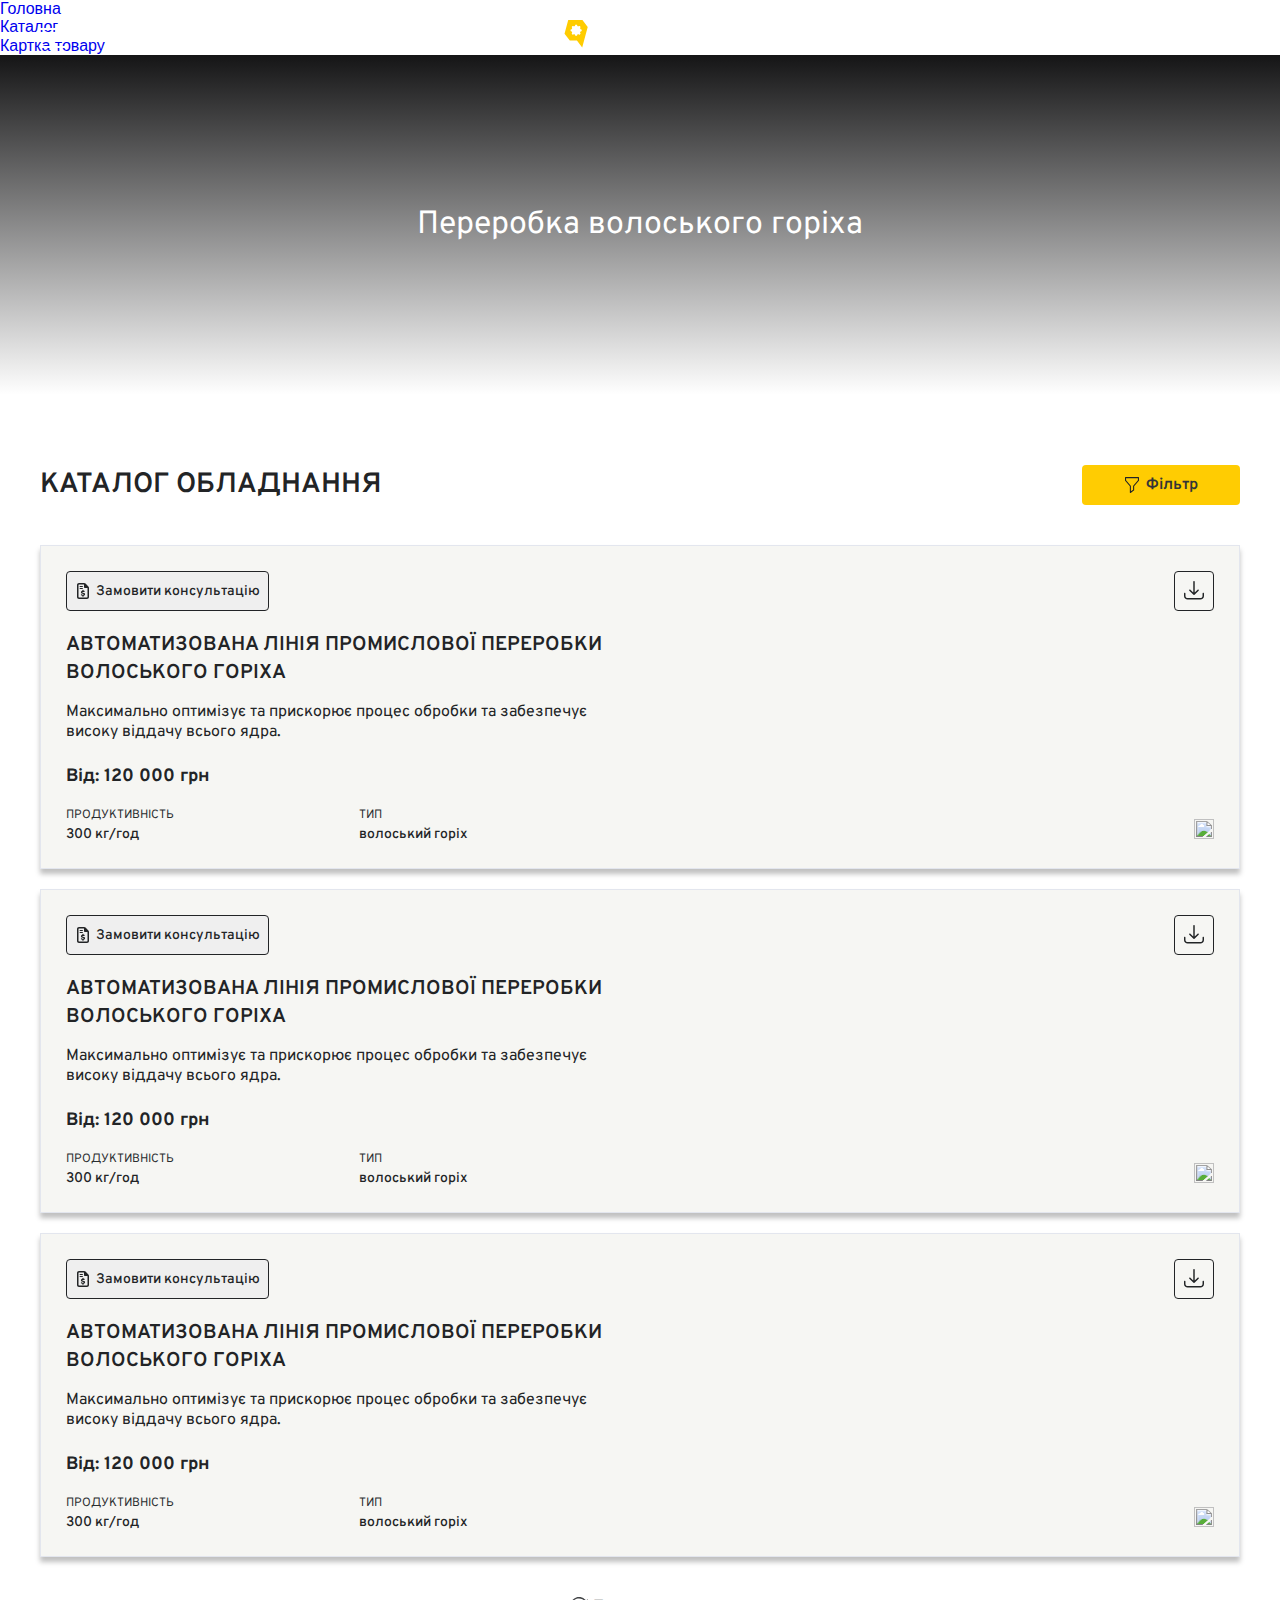
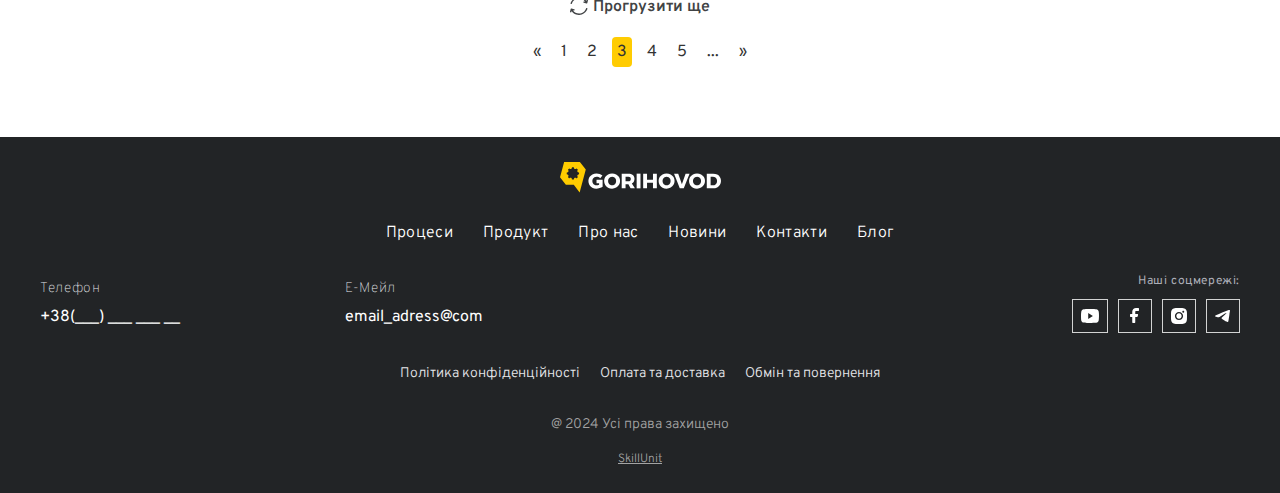
==== catalog.html @ f6ff09e3 "ds" ====
<!DOCTYPE html>
<html lang="ru">

<head>
  <meta charset="UTF-8">
  <title>Gorihovod</title>
  <meta name="viewport" content="width=device-width, initial-scale=1.0, maximum-scale=1.0">
  <meta name="cmsmagazine" content="5a7189a28fb3dc68238dbdb44c9ea99c">
  <link rel="icon" type="image/png" sizes="16x16" href="../img/favicon.png">

  <link rel="stylesheet" href="css/animate.min.css" data-inprogress="">
  <link rel="stylesheet" href="css/style.min.css" data-inprogress="">

</head>

<body>
  <!-- Header -->
  <ul>
    <li>
        <a href="index.html">Головна</a>
    </li>
    <li>
        <a href="catalog.html">Каталог</a>
    </li>
    <li>
        <a href="product-card.html">Картка товару</a>
    </li>
</ul>

<header class="header">
    <div class="container">
        <div class="header_wrapper">
            <div class="header_burger">
                <span></span>
            </div>
            <nav>
                <ul class="header_navigation">
                    <li>
                        <span>Товари</span>
                        <ul class="header_submenu">
                            <li class="subitem">
                                <a href="#">Test</a>
                            </li>
                            <li class="subitem">
                                <a href="#">Test</a>
                            </li>
                            <li class="subitem">
                                <a href="#">Test</a>
                            </li>
                            <li class="subitem">
                                <a href="#">Test</a>
                            </li>
                            <li class="subitem">
                                <a href="#">Test</a>
                            </li>
                        </ul>
                    </li>
                    <li>
                        <a href="#">Про нас</a>
                    </li>
                    <li>
                        <a href="#">Контакти</a>
                    </li>
                    <li>
                        <a href="#">Новини</a>
                    </li>
                    <li>
                        <a href="#">Блог</a>
                    </li>
                    <li>
                        <a href="#">FAQ</a>
                    </li>
                </ul>
            </nav>
            <a href="#" class="header_logo">
                <img src="img/logo.svg" alt="">
            </a>
            <div class="header_action">
                <ul class="header_mobile">
                    <a href="#" class="nobile">+38(0 99) 123 45 67</a>
                </ul>
                <div class="header_language">
                    <span class="language_item">UK</span>
                    <ul class="sub_language">
                        <li>
                            <a href="#">RU</a>
                        </li>
                        <li>
                            <a href="#">ENG</a>
                        </li>
                    </ul>
                </div>
            </div>
        </div>
    </div>
</header>

  <!-- Основной контент -->
  <section class="section_main" style="background: url('img/popular-products.jpeg') center center/cover no-repeat;">
    <div class="container">
        <h1 class="title title">Переробка волоського горіха</h1>
    </div>
</section>
  <section class="catalog_items">
    <div class="container">
        <div class="catalog_title">
            <h2 class="title title_pages">Каталог обладнання</h2>
            <button class="btn btn_filter">Фільтр</button>
        </div>
        <div class="catalog_wrapper">
            <div class="filter">
                <div class="radio-group">
                    <div class="filter_title">
                        <p>Фільтр</p>
                        <span class="filter_close"></span>
                    </div>
                    <label class="checkbox-option">
                        <input type="checkbox" name="process" value="harvesting" checked="">
                        <span>Збирання врожаю</span>
                    </label>
                    <label class="checkbox-option">
                        <input type="checkbox" name="process" value="washing">
                        <span>Миття</span>
                    </label>
                    <label class="checkbox-option">
                        <input type="checkbox" name="process" value="drying">
                        <span>Сушіння</span>
                    </label>
                    <label class="checkbox-option">
                        <input type="checkbox" name="process" value="calibration">
                        <span>Калібрування</span>
                    </label>
                    <label class="checkbox-option">
                        <input type="checkbox" name="process" value="shelling">
                        <span>Лущення</span>
                    </label>
                    <label class="checkbox-option">
                        <input type="checkbox" name="process" value="sorting">
                        <span>Сортування</span>
                    </label>
                    <label class="checkbox-option">
                        <input type="checkbox" name="process" value="processLine1">
                        <span>Лінії процесу</span>
                    </label>
                    <label class="checkbox-option">
                        <input type="checkbox" name="process" value="processLine2">
                        <span>Лінії Процесу</span>
                    </label>
                    <button class="btn btn_submitFilter">Примінити</button>
                </div>

            </div>
            <div class="products_items">
                <ul class="items">
                    <li class="swiper-slide">
                        <div class="slide_title">
                            <button class="slide_btn">Замовити консультацію</button>
                            <a href="#" class="slide_download">
                                <img src="img/download.svg" alt="">
                            </a>
                        </div>
                        <div class="slide_content">
                            <div class="slide_content-descr">
                                <h4 class="descr_title">Автоматизована лінія промислової переробки волоського горіха
                                </h4>
                                <p class="descr_subtitle">Максимально оптимізує та прискорює процес обробки та
                                    забезпечує
                                    високу віддачу всього ядра.</p>
                                <span class="descr_price">Від: 120 000 грн </span>
                                <div class="descr_characteristics">
                                    <div class="characteristics_item">
                                        <span>продуктивність</span>
                                        <p>300 кг/год</p>
                                    </div>
                                    <div class="characteristics_item">
                                        <span>Тип</span>
                                        <p>Волоський горіх</p>
                                    </div>
                                </div>
                            </div>
                            <div class="slide_content-img">
                                <img src="img/slider_item.png" alt="">
                            </div>
                        </div>
                    </li>
                    <li class="swiper-slide">
                        <div class="slide_title">
                            <button class="slide_btn">Замовити консультацію</button>
                            <a href="#" class="slide_download">
                                <img src="img/download.svg" alt="">
                            </a>
                        </div>
                        <div class="slide_content">
                            <div class="slide_content-descr">
                                <h4 class="descr_title">Автоматизована лінія промислової переробки волоського горіха
                                </h4>
                                <p class="descr_subtitle">Максимально оптимізує та прискорює процес обробки та
                                    забезпечує
                                    високу віддачу всього ядра.</p>
                                <span class="descr_price">Від: 120 000 грн </span>
                                <div class="descr_characteristics">
                                    <div class="characteristics_item">
                                        <span>продуктивність</span>
                                        <p>300 кг/год</p>
                                    </div>
                                    <div class="characteristics_item">
                                        <span>Тип</span>
                                        <p>Волоський горіх</p>
                                    </div>
                                </div>
                            </div>
                            <div class="slide_content-img">
                                <img src="img/slider_item.png" alt="">
                            </div>
                        </div>
                    </li>
                    <li class="swiper-slide">
                        <div class="slide_title">
                            <button class="slide_btn">Замовити консультацію</button>
                            <a href="#" class="slide_download">
                                <img src="img/download.svg" alt="">
                            </a>
                        </div>
                        <div class="slide_content">
                            <div class="slide_content-descr">
                                <h4 class="descr_title">Автоматизована лінія промислової переробки волоського горіха
                                </h4>
                                <p class="descr_subtitle">Максимально оптимізує та прискорює процес обробки та
                                    забезпечує
                                    високу віддачу всього ядра.</p>
                                <span class="descr_price">Від: 120 000 грн </span>
                                <div class="descr_characteristics">
                                    <div class="characteristics_item">
                                        <span>продуктивність</span>
                                        <p>300 кг/год</p>
                                    </div>
                                    <div class="characteristics_item">
                                        <span>Тип</span>
                                        <p>Волоський горіх</p>
                                    </div>
                                </div>
                            </div>
                            <div class="slide_content-img">
                                <img src="img/slider_item.png" alt="">
                            </div>
                        </div>
                    </li>
                </ul>
                <nav class="pagination" aria-label="Page navigation">
                    <button class="btn_more">Прогрузити ще</button>
                    <ul>
                        <li class="page-item first-page">
                            <a href="#" aria-label="Prev-page">&laquo;</a>
                        </li>
                        <li class="page-item">
                            <a href="#" class="page-link" data-page="1">1</a>
                        </li>
                        <li class="page-item">
                            <a href="#" class="page-link" data-page="2">2</a>
                        </li>
                        <li class="page-item active">
                            <a href="#" class="page-link" data-page="3">3</a>
                        </li>
                        <li class="page-item">
                            <a href="#" class="page-link" data-page="4">4</a>
                        </li>
                        <li class="page-item">
                            <a href="#" class="page-link" data-page="5">5</a>
                        </li>
                        <li class="page-item">
                            <a href="#" class="page-link">...</a>
                        </li>
                        <li class="page-item last-page">
                            <a href="#" aria-label="Next-page">&raquo;</a>
                        </li>
                    </ul>
                </nav>
            </div>
        </div>
    </div>
</section>


 
  <!-- Footer -->
  <footer class="footer ">
    <div class="container">
        <a href="#" class="footer_logo ">
            <img src="img/logo.svg" alt="">
        </a>
        <div class="footer_content">
            <ul class="footer_navigation">
                <li>
                    <a href="#">Процеси</a>
                </li>
                <li>
                    <a href="#">Продукт</a>
                </li>
                <li>
                    <a href="#">Про нас</a>
                </li>
                <li>
                    <a href="#">Новини</a>
                </li>
                <li>
                    <a href="#">Контакти</a>
                </li>
                <li>
                    <a href="#">Блог</a>
                </li>
            </ul>
            <div class="footer_contacts">
                <div class="contacts_item">
                    <p>телефон</p>
                    <a href="#">+38(___) ___ ___ __</a>
                </div>
                <div class="contacts_item">
                    <p>E-мейл</p>
                    <a href="#">email_adress@com</a>
                </div>
            </div>
            <ul class="footer_privacy">
                <li>
                    <a href="#">Політика конфіденційності</a>
                </li>
                <li>
                    <a href="#">Оплата та доставка</a>
                </li>
                <li>
                    <a href="#">Обмін та повернення</a>
                </li>

            </ul>
            <div class="footer_social">
                <p>Наші соцмережі:</p>
                <ul class="social_items">
                    <li>
                        <a href="#">
                            <img src="img/youtube.svg" alt="">
                        </a>
                    </li>
                    <li>
                        <a href="#">
                            <img src="img/facebook.svg" alt="">
                        </a>
                    </li>
                    <li>
                        <a href="#">
                            <img src="img/inst.svg" alt="">
                        </a>
                    </li>
                    <li>
                        <a href="#">
                            <img src="img/telegram.svg" alt="">
                        </a>
                    </li>
                </ul>
            </div>
        </div>
        <p class="date_development">@ 2024 Усі права захищено</p>
        <a href="#" class="developer">SkillUnit</a>
    </div>
</footer>

  <!-- Скрипты -->
  <script src="js/swiper-bundle.min.js"></script>
  <script src="js/wow.min.js"></script>
  <script src="js/script.min.js" type="module"></script>

</body>

</html>
---- css/style.min.css ----
@charset 'UTF-8';@keyframes fadeInUpBig{0%{transform:translate3d(0,2000px,0);opacity:0}to{transform:translateZ(0);opacity:1}}@keyframes rotate{0%{transform:rotate(0deg)}to{transform:rotate(360deg)}}@keyframes swiper-preloader-spin{0%{transform:rotate(0deg)}to{transform:rotate(360deg)}}html{font-family:sans-serif;line-height:1.15;-ms-text-size-adjust:100%;-webkit-text-size-adjust:100%;box-sizing:border-box;height:100%}body,html,sub,sup{position:relative}body{margin:0;min-height:100vh;-webkit-font-smoothing:antialiased;-moz-osx-font-smoothing:grayscale;text-rendering:optimizeLegibility}article,aside,details,figcaption,figure,footer,header,main,menu,nav,section{display:block}h1{font-size:2em;margin:.67em 0}figure{margin:1em 40px}hr{overflow:visible;box-sizing:content-box;height:0}code,kbd,pre,samp{font-family:monospace,monospace;font-size:1em}a{background-color:transparent;-webkit-text-decoration-skip:objects}a:active,a:hover{outline-width:0}abbr[title]{text-decoration:underline dotted;border-bottom:none;-webkit-text-decoration:underline dotted}b,strong{font-weight:bolder}dfn{font-style:italic}mark{color:#000;background-color:#ff0}small{font-size:80%}sub,sup{font-size:75%;line-height:0;vertical-align:baseline}sub{bottom:-.25em}sup{top:-.5em}audio,canvas,video{display:inline-block}audio:not([controls]){display:none;height:0}img{border-style:none;max-width:100%;height:auto}svg:not(:root){overflow:hidden}button,input,optgroup,select,textarea{font-family:sans-serif;font-size:100%;line-height:1.15;margin:0}button,input{overflow:visible}button,select{text-transform:none}[type=reset],[type=submit],button,html [type=button]{-webkit-appearance:button}[type=button]::-moz-focus-inner,[type=reset]::-moz-focus-inner,[type=submit]::-moz-focus-inner,button::-moz-focus-inner{padding:0;border-style:none}[type=button]:-moz-focusring,[type=reset]:-moz-focusring,[type=submit]:-moz-focusring,button:-moz-focusring{outline:1px dotted ButtonText}fieldset{margin:0 2px;padding:.35em .625em .75em;border:1px solid silver}legend{display:table;max-width:100%;white-space:normal;color:inherit}progress{display:inline-block;vertical-align:baseline}textarea{overflow:auto}[type=checkbox],[type=radio],legend{box-sizing:border-box;padding:0}[type=number]::-webkit-inner-spin-button,[type=number]::-webkit-outer-spin-button{height:auto}[type=search]{outline-offset:-2px;-webkit-appearance:textfield}[type=search]::-webkit-search-cancel-button,[type=search]::-webkit-search-decoration{-webkit-appearance:none}::-webkit-file-upload-button{font:inherit;-webkit-appearance:button}summary{display:list-item}[hidden],template{display:none}@font-face{font-family:Overpass;font-weight:100;src:url(../fonts/Overpass-Thin.ttf)}@font-face{font-family:Overpass;font-weight:300;src:url(../fonts/Overpass-Light.ttf)}@font-face{font-family:Overpass;font-weight:400;src:url(../fonts/Overpass-Regular.ttf)}@font-face{font-family:Overpass;font-weight:500;src:url(../fonts/Overpass-Medium.ttf)}@font-face{font-family:Overpass;font-weight:600;src:url(../fonts/Overpass-SemiBold.ttf)}@font-face{font-family:Overpass;font-weight:700;src:url(../fonts/Overpass-Bold.ttf)}@font-face{font-family:Overpass;font-weight:800;src:url(../fonts/Overpass-ExtraBold.ttf)}.animate__fadeInUpBig{animation-name:fadeInUpBig}:root{--swiper-theme-color: #007aff}:host{position:relative;z-index:1;display:block;margin-right:auto;margin-left:auto}.swiper{z-index:1;display:block;overflow:hidden;margin-right:auto;margin-left:auto;padding:0;list-style:none}.swiper-vertical>.swiper-wrapper{flex-direction:column}.swiper-wrapper{position:relative;z-index:1;display:flex;box-sizing:content-box;width:100%;height:100%;transition-timing-function:var(--swiper-wrapper-transition-timing-function, initial);transition-property:transform}.swiper-android .swiper-slide,.swiper-ios .swiper-slide,.swiper-wrapper{transform:translate3d(0,0,0)}.swiper-horizontal{touch-action:pan-y}.swiper-vertical{touch-action:pan-x}.swiper-slide{position:relative;display:block;width:100%;height:100%;transition-property:transform;flex-shrink:0}.swiper-slide-invisible-blank{visibility:hidden}.swiper-autoheight,.swiper-autoheight .swiper-slide{height:auto}.swiper-autoheight .swiper-wrapper{transition-property:transform,height;align-items:flex-start}.swiper-backface-hidden .swiper-slide{transform:translateZ(0);backface-visibility:hidden}.swiper-3d,.swiper-3d.swiper-css-mode .swiper-wrapper{perspective:1200px}.swiper-3d .swiper-cube-shadow,.swiper-3d .swiper-slide,.swiper-3d .swiper-wrapper{transform-style:preserve-3d}.swiper-css-mode>.swiper-wrapper{overflow:auto;scrollbar-width:none;-ms-overflow-style:none}.swiper-css-mode>.swiper-wrapper::-webkit-scrollbar{display:none}.swiper-css-mode>.swiper-wrapper>.swiper-slide{scroll-snap-align:start start}.swiper-css-mode.swiper-horizontal>.swiper-wrapper{scroll-snap-type:x mandatory}.swiper-css-mode.swiper-vertical>.swiper-wrapper{scroll-snap-type:y mandatory}.swiper-css-mode.swiper-free-mode>.swiper-wrapper{scroll-snap-type:none}.swiper-css-mode.swiper-free-mode>.swiper-wrapper>.swiper-slide{scroll-snap-align:none}.swiper-css-mode.swiper-centered>.swiper-wrapper::before{content:'';flex-shrink:0;order:9999}.swiper-css-mode.swiper-centered>.swiper-wrapper>.swiper-slide{scroll-snap-align:center center;scroll-snap-stop:always}.swiper-css-mode.swiper-centered.swiper-horizontal>.swiper-wrapper>.swiper-slide:first-child{margin-inline-start:var(--swiper-centered-offset-before)}.swiper-css-mode.swiper-centered.swiper-horizontal>.swiper-wrapper::before{width:var(--swiper-centered-offset-after);height:100%;min-height:1px}.swiper-css-mode.swiper-centered.swiper-vertical>.swiper-wrapper>.swiper-slide:first-child{margin-block-start:var(--swiper-centered-offset-before)}.swiper-css-mode.swiper-centered.swiper-vertical>.swiper-wrapper::before{width:100%;min-width:1px;height:var(--swiper-centered-offset-after)}.swiper-3d .swiper-slide-shadow,.swiper-3d .swiper-slide-shadow-bottom,.swiper-3d .swiper-slide-shadow-left,.swiper-3d .swiper-slide-shadow-right,.swiper-3d .swiper-slide-shadow-top{position:absolute;z-index:10;top:0;left:0;width:100%;height:100%;pointer-events:none}.swiper-3d .swiper-slide-shadow{background:rgba(0,0,0,.15)}.swiper-3d .swiper-slide-shadow-left{background-image:linear-gradient(to left,rgba(0,0,0,.5),transparent)}.swiper-3d .swiper-slide-shadow-right{background-image:linear-gradient(to right,rgba(0,0,0,.5),transparent)}.swiper-3d .swiper-slide-shadow-top{background-image:linear-gradient(to top,rgba(0,0,0,.5),transparent)}.swiper-3d .swiper-slide-shadow-bottom{background-image:linear-gradient(to bottom,rgba(0,0,0,.5),transparent)}.swiper-lazy-preloader{position:absolute;z-index:10;top:50%;left:50%;box-sizing:border-box;width:42px;height:42px;margin-top:-21px;margin-left:-21px;transform-origin:50%;border:4px solid var(--swiper-preloader-color, var(--swiper-theme-color));border-top-color:transparent;border-radius:50%}.swiper-watch-progress .swiper-slide-visible .swiper-lazy-preloader,.swiper:not(.swiper-watch-progress) .swiper-lazy-preloader{animation:swiper-preloader-spin 1s infinite linear}.swiper-lazy-preloader-white{--swiper-preloader-color: #fff}.swiper-lazy-preloader-black{--swiper-preloader-color: #000}.swiper-virtual .swiper-slide{transform:translateZ(0);-webkit-backface-visibility:hidden}.swiper-virtual.swiper-css-mode .swiper-wrapper::after{position:absolute;top:0;left:0;content:'';pointer-events:none}.swiper-virtual.swiper-css-mode.swiper-horizontal .swiper-wrapper::after{width:var(--swiper-virtual-size);height:1px}.swiper-virtual.swiper-css-mode.swiper-vertical .swiper-wrapper::after{width:1px;height:var(--swiper-virtual-size)}:root{--swiper-navigation-size: 44px}.swiper-button-next,.swiper-button-prev{position:absolute;z-index:10;display:flex;width:calc(var(--swiper-navigation-size)/44*27);height:var(--swiper-navigation-size);margin-top:calc(0px - (var(--swiper-navigation-size)/2));cursor:pointer;color:var(--swiper-navigation-color, var(--swiper-theme-color));align-items:center;justify-content:center}.swiper-button-next.swiper-button-disabled,.swiper-button-prev.swiper-button-disabled{cursor:auto;pointer-events:none;opacity:.35}.swiper-button-next.swiper-button-hidden,.swiper-button-prev.swiper-button-hidden{cursor:auto;pointer-events:none;opacity:0}.swiper-navigation-disabled .swiper-button-next,.swiper-navigation-disabled .swiper-button-prev{display:none!important}.swiper-button-next svg,.swiper-button-prev svg{width:100%;height:100%;transform-origin:center;-o-object-fit:contain;object-fit:contain}.swiper-rtl .swiper-button-next svg,.swiper-rtl .swiper-button-prev svg{transform:rotate(180deg)}.swiper-button-prev,.swiper-rtl .swiper-button-next{right:auto;left:var(--swiper-navigation-sides-offset, 10px)}.swiper-button-lock{display:none}.swiper-button-next:after,.swiper-button-prev:after{font-family:swiper-icons;font-size:var(--swiper-navigation-size);font-variant:initial;line-height:1;letter-spacing:0;text-transform:none!important}.swiper-button-prev:after,.swiper-rtl .swiper-button-next:after{content:'prev'}.swiper-button-next,.swiper-rtl .swiper-button-prev{right:var(--swiper-navigation-sides-offset, 10px);left:auto}.swiper-button-next:after,.swiper-rtl .swiper-button-prev:after{content:'next'}.swiper-pagination{position:absolute;z-index:10;transition:300ms opacity;transform:translate3d(0,0,0);text-align:center}.swiper-pagination.swiper-pagination-hidden{opacity:0}.swiper-pagination-disabled>.swiper-pagination,.swiper-pagination.swiper-pagination-disabled{display:none!important}.swiper-horizontal>.swiper-pagination-bullets,.swiper-pagination-bullets.swiper-pagination-horizontal,.swiper-pagination-custom,.swiper-pagination-fraction{top:var(--swiper-pagination-top, auto);bottom:var(--swiper-pagination-bottom, 8px);left:0;width:100%}.swiper-pagination-bullets-dynamic{font-size:0;overflow:hidden}.swiper-pagination-bullets-dynamic .swiper-pagination-bullet{position:relative;transform:scale(.33)}.swiper-pagination-bullets-dynamic .swiper-pagination-bullet-active,.swiper-pagination-bullets-dynamic .swiper-pagination-bullet-active-main{transform:scale(1)}.swiper-pagination-bullets-dynamic .swiper-pagination-bullet-active-prev{transform:scale(.66)}.swiper-pagination-bullets-dynamic .swiper-pagination-bullet-active-prev-prev{transform:scale(.33)}.swiper-pagination-bullets-dynamic .swiper-pagination-bullet-active-next{transform:scale(.66)}.swiper-pagination-bullets-dynamic .swiper-pagination-bullet-active-next-next{transform:scale(.33)}.swiper-pagination-bullet{display:inline-block;width:var(--swiper-pagination-bullet-width, var(--swiper-pagination-bullet-size, 8px));height:var(--swiper-pagination-bullet-height, var(--swiper-pagination-bullet-size, 8px));opacity:var(--swiper-pagination-bullet-inactive-opacity, .2);border-radius:var(--swiper-pagination-bullet-border-radius, 50%);background:var(--swiper-pagination-bullet-inactive-color, #000)}button.swiper-pagination-bullet{margin:0;padding:0;border:0;box-shadow:none;-webkit-appearance:none;-moz-appearance:none;appearance:none}.swiper-pagination-clickable .swiper-pagination-bullet{cursor:pointer}.swiper-pagination-bullet:only-child{display:none!important}.swiper-pagination-bullet-active{opacity:var(--swiper-pagination-bullet-opacity, 1);background:var(--swiper-pagination-color, var(--swiper-theme-color))}.swiper-pagination-vertical.swiper-pagination-bullets,.swiper-vertical>.swiper-pagination-bullets{top:50%;right:var(--swiper-pagination-right, 8px);left:var(--swiper-pagination-left, auto);transform:translate3d(0,-50%,0)}.swiper-pagination-vertical.swiper-pagination-bullets .swiper-pagination-bullet,.swiper-vertical>.swiper-pagination-bullets .swiper-pagination-bullet{display:block;margin:var(--swiper-pagination-bullet-vertical-gap, 6px) 0}.swiper-pagination-vertical.swiper-pagination-bullets.swiper-pagination-bullets-dynamic,.swiper-vertical>.swiper-pagination-bullets.swiper-pagination-bullets-dynamic{top:50%;width:8px;transform:translateY(-50%)}.swiper-pagination-vertical.swiper-pagination-bullets.swiper-pagination-bullets-dynamic .swiper-pagination-bullet,.swiper-vertical>.swiper-pagination-bullets.swiper-pagination-bullets-dynamic .swiper-pagination-bullet{display:inline-block;transition:200ms transform,200ms top}.swiper-horizontal>.swiper-pagination-bullets .swiper-pagination-bullet,.swiper-pagination-horizontal.swiper-pagination-bullets .swiper-pagination-bullet{margin:0 var(--swiper-pagination-bullet-horizontal-gap, 4px)}.swiper-horizontal>.swiper-pagination-bullets.swiper-pagination-bullets-dynamic,.swiper-pagination-horizontal.swiper-pagination-bullets.swiper-pagination-bullets-dynamic{left:50%;transform:translateX(-50%);white-space:nowrap}.swiper-horizontal>.swiper-pagination-bullets.swiper-pagination-bullets-dynamic .swiper-pagination-bullet,.swiper-pagination-horizontal.swiper-pagination-bullets.swiper-pagination-bullets-dynamic .swiper-pagination-bullet{transition:200ms transform,200ms left}.swiper-horizontal.swiper-rtl>.swiper-pagination-bullets-dynamic .swiper-pagination-bullet{transition:200ms transform,200ms right}.swiper-pagination-fraction{color:var(--swiper-pagination-fraction-color, inherit)}.swiper-pagination-progressbar{position:absolute;background:var(--swiper-pagination-progressbar-bg-color, rgba(0, 0, 0, .25))}.swiper-pagination-progressbar .swiper-pagination-progressbar-fill{position:absolute;top:0;left:0;width:100%;height:100%;transform:scale(0);transform-origin:left top;background:var(--swiper-pagination-color, var(--swiper-theme-color))}.swiper-rtl .swiper-pagination-progressbar .swiper-pagination-progressbar-fill{transform-origin:right top}.swiper-horizontal>.swiper-pagination-progressbar,.swiper-pagination-progressbar.swiper-pagination-horizontal,.swiper-pagination-progressbar.swiper-pagination-vertical.swiper-pagination-progressbar-opposite,.swiper-vertical>.swiper-pagination-progressbar.swiper-pagination-progressbar-opposite{top:0;left:0;width:100%;height:var(--swiper-pagination-progressbar-size, 4px)}.swiper-horizontal>.swiper-pagination-progressbar.swiper-pagination-progressbar-opposite,.swiper-pagination-progressbar.swiper-pagination-horizontal.swiper-pagination-progressbar-opposite,.swiper-pagination-progressbar.swiper-pagination-vertical,.swiper-vertical>.swiper-pagination-progressbar{top:0;left:0;width:var(--swiper-pagination-progressbar-size, 4px);height:100%}.swiper-pagination-lock{display:none}.swiper-scrollbar,.swiper-scrollbar-drag{position:relative;border-radius:var(--swiper-scrollbar-border-radius, 10px)}.swiper-scrollbar{background:var(--swiper-scrollbar-bg-color, rgba(0, 0, 0, .1));touch-action:none}.swiper-scrollbar-disabled>.swiper-scrollbar,.swiper-scrollbar.swiper-scrollbar-disabled{display:none!important}.swiper-horizontal>.swiper-scrollbar,.swiper-scrollbar.swiper-scrollbar-horizontal{position:absolute;z-index:50;top:var(--swiper-scrollbar-top, auto);bottom:var(--swiper-scrollbar-bottom, 4px);left:var(--swiper-scrollbar-sides-offset, 1%);width:calc(100% - 2*var(--swiper-scrollbar-sides-offset, 1%));height:var(--swiper-scrollbar-size, 4px)}.swiper-scrollbar.swiper-scrollbar-vertical,.swiper-vertical>.swiper-scrollbar{position:absolute;z-index:50;top:var(--swiper-scrollbar-sides-offset, 1%);right:var(--swiper-scrollbar-right, 4px);left:var(--swiper-scrollbar-left, auto);width:var(--swiper-scrollbar-size, 4px);height:calc(100% - 2*var(--swiper-scrollbar-sides-offset, 1%))}.swiper-scrollbar-drag{top:0;left:0;width:100%;height:100%;background:var(--swiper-scrollbar-drag-bg-color, rgba(0, 0, 0, .5))}.swiper-scrollbar-cursor-drag{cursor:move}.form .radio-group .radio-container input[type=radio],.header .container .header_wrapper .header_action .header_mobile,.header .container .header_wrapper nav,.swiper-scrollbar-lock{display:none}.swiper-zoom-container{display:flex;width:100%;height:100%;text-align:center;justify-content:center;align-items:center}.swiper-zoom-container>canvas,.swiper-zoom-container>img,.swiper-zoom-container>svg{max-width:100%;max-height:100%;-o-object-fit:contain;object-fit:contain}.swiper-slide-zoomed{cursor:move;touch-action:none}.swiper .swiper-notification{position:absolute;z-index:-1000;top:0;left:0;pointer-events:none;opacity:0}.swiper-free-mode>.swiper-wrapper{margin:0 auto;transition-timing-function:ease-out}.swiper-grid>.swiper-wrapper{flex-wrap:wrap}.swiper-grid-column>.swiper-wrapper{flex-direction:column;flex-wrap:wrap}.swiper-fade.swiper-free-mode .swiper-slide{transition-timing-function:ease-out}.swiper-fade .swiper-slide{transition-property:opacity;pointer-events:none}.swiper-fade .swiper-slide .swiper-slide{pointer-events:none}.swiper-fade .swiper-slide-active,.swiper-fade .swiper-slide-active .swiper-slide-active{pointer-events:auto}.swiper-cards,.swiper-cube,.swiper-flip{overflow:visible}.swiper-cube .swiper-slide{z-index:1;visibility:hidden;width:100%;height:100%;transform-origin:0 0;pointer-events:none;backface-visibility:hidden}.swiper-cube .swiper-slide .swiper-slide{pointer-events:none}.swiper-cube.swiper-rtl .swiper-slide{transform-origin:100% 0}.swiper-cube .swiper-slide-active .swiper-slide-active{pointer-events:auto}.swiper-cube .swiper-slide-active,.swiper-cube .swiper-slide-next,.swiper-cube .swiper-slide-next+.swiper-slide,.swiper-cube .swiper-slide-prev{visibility:visible;pointer-events:auto}.swiper-cube .swiper-cube-shadow{position:absolute;z-index:0;bottom:0;left:0;width:100%;height:100%;opacity:.6}.swiper-cube .swiper-cube-shadow:before{position:absolute;top:0;right:0;bottom:0;left:0;content:'';background:#000;filter:blur(50px)}.swiper-cube .swiper-slide-shadow-cube.swiper-slide-shadow-bottom,.swiper-cube .swiper-slide-shadow-cube.swiper-slide-shadow-left,.swiper-cube .swiper-slide-shadow-cube.swiper-slide-shadow-right,.swiper-cube .swiper-slide-shadow-cube.swiper-slide-shadow-top{z-index:0;backface-visibility:hidden}.swiper-flip .swiper-slide{z-index:1;pointer-events:none;backface-visibility:hidden}.swiper-flip .swiper-slide .swiper-slide{pointer-events:none}.swiper-flip .swiper-slide-active,.swiper-flip .swiper-slide-active .swiper-slide-active{pointer-events:auto}.swiper-flip .swiper-slide-shadow-flip.swiper-slide-shadow-bottom,.swiper-flip .swiper-slide-shadow-flip.swiper-slide-shadow-left,.swiper-flip .swiper-slide-shadow-flip.swiper-slide-shadow-right,.swiper-flip .swiper-slide-shadow-flip.swiper-slide-shadow-top{z-index:0;backface-visibility:hidden}.swiper-creative .swiper-slide{overflow:hidden;transition-property:transform,opacity,height;backface-visibility:hidden}.swiper-cards .swiper-slide{overflow:hidden;transform-origin:center bottom;backface-visibility:hidden}.btn{font-family:Overpass;font-size:16px;font-weight:600;font-style:normal;line-height:normal;display:block;transition:.2s all ease;text-align:center;color:#333537;border-radius:4px;background:#ffcc02}.btn:active{transform:translateY(2px)}.btn_main{margin-top:40px;padding:12px 40px}.btn_form{width:100%;margin-top:25px;padding:12px;border:0}.btn_filter{position:relative;display:flex;width:158px;padding:10px;border:0;justify-content:center;align-items:center;gap:0 7px}.btn_filter::before{display:block;width:14px;height:16px;content:'';background:url(../img/filter.svg) center center/cover no-repeat}.btn_submitFilter{width:100%;margin-top:25px;padding:12px;border:0}.btn_productBanner{width:335px;margin:30px auto 0;padding:10px 14px}.btn_download{padding:10px 14px;text-transform:capitalize;color:#414345}.btn_transparent{width:100%;padding:10px 14px;color:#333537;border:1px solid #222426;background:0 0}.btn_product{width:330px;margin:0 auto;padding:10px 14px;color:#414345;border:0}@media (min-width:648px){.btn_main{margin-top:35px;padding:20px 50px}.btn_form{width:auto;margin-top:20px;padding:15px 50px}.btn_submitFilter{width:250px;margin:25px auto 0;padding:12px}.btn_productBanner{width:300px}.btn_download,.btn_transparent{width:220px}.btn_product{display:inline-block;width:220px;margin:0;padding:15px 70px}}@media (min-width:1366px){.btn{font-size:18px}.btn_main{max-width:850px;margin-top:40px;padding:20px 50px}.btn_filter{display:none}.btn_productBanner{width:340px}.btn_download,.btn_transparent{font-size:16px;width:250px}}@media (min-width:1880px){.btn{font-size:20px}.btn_main{margin-top:50px;padding:20px 55px}.btn_productBanner{margin-top:80px}}.title{font-family:Overpass;font-weight:400;font-style:normal;line-height:normal;margin:0;text-align:center;color:#fff}.title_main{font-size:30px}.title_pages,.title_white{text-align:left;text-transform:uppercase}.title_pages{color:#222426;font-size:24px;font-weight:600}.title_white{font-size:21px;font-weight:500}.title_productBanner{font-size:20px;font-weight:700}.title_product{font-size:18px;font-weight:600;text-align:left;color:#222426}@media (min-width:648px){.title_main{font-size:36px}.title_pages,.title_productBanner,.title_white{font-size:28px}.title_product{font-size:24px}}@media (min-width:1366px){.title_main{font-size:48px}.title_pages,.title_white{font-size:30px}.title_productBanner{font-size:32px}.title_product{font-size:28px}}@media (min-width:1880px){.title_main{font-size:64px;max-width:1300px}.title_pages,.title_white{font-size:34px}.title_productBanner{font-size:36px}.title_product{font-size:32px;max-width:530px}}.form .radio-group{display:flex;justify-content:flex-start;align-items:center;flex-wrap:wrap;gap:10px}.form .radio-group p{font-family:Overpass;font-size:16px;font-weight:600;font-style:normal;line-height:30px;display:block;width:100%;margin-top:10px;letter-spacing:.16px;color:#fff}.form .radio-group .radio-container{font-family:Overpass;font-size:14px;font-weight:400;font-style:normal;line-height:normal;display:flex;width:calc(50% - 5px);cursor:pointer;color:#fff;align-items:center;gap:10px}.form .radio-group .radio-container .custom-radio{display:flex;width:20px;height:20px;border:2px solid #ffcc02;border-radius:50%;align-items:center;justify-content:center}.form .radio-group .radio-container .custom-radio::after{width:10px;height:10px;content:'';transition:opacity .2s;opacity:0;border-radius:50%;background-color:#ffcc02}.form .radio-group .radio-container input[type=radio]:checked+.custom-radio::after{opacity:1}.form .inputs{margin-top:30px}.form .inputs .input{margin-bottom:15px}.form .inputs .input:last-child{margin:0}.form .inputs .input input,.form .inputs .input textarea{font-family:Overpass;font-size:14px;font-weight:300;font-style:normal;line-height:normal;display:block;width:100%;padding:15px;color:#222426;border:0;border-radius:3px;background:#fff}.form .inputs .input textarea{min-height:100px}.form .inputs .custom-select{font-family:Overpass;font-size:14px;font-weight:300;font-style:normal;line-height:normal;position:relative;display:inline-block;width:100%;margin-bottom:15px;color:#222426}.form .inputs .custom-select__selected{position:relative;padding:15px;cursor:pointer;border-radius:3px;background:#fff}.form .inputs .custom-select__selected:after{position:absolute;top:50%;right:10px;content:'▼';transform:translateY(-50%);color:#b7b7b7}.form .inputs .custom-select__options{font-family:Overpass;font-size:14px;position:absolute;z-index:1;display:none;width:100%;padding:20px;color:#222426;border-radius:5px;background:#fff;box-shadow:0 5px 15px rgba(0,0,0,.2)}.form .inputs .custom-select__options .custom-select__option{margin-bottom:10px;cursor:pointer}.form .inputs .custom-select--open .custom-select__options{display:block}@media (min-width:648px){.form .radio-group .radio-container{font-size:16px;width:auto}.form .inputs{display:flex;margin-top:30px;justify-content:flex-start;align-items:flex-start;gap:15px 20px;flex-wrap:wrap}.form .inputs .input{width:calc(50% - 10px);margin-bottom:0}.form .inputs .input:last-child{width:100%}.form .inputs .input input,.form .inputs .input textarea{font-size:16px;padding:15px 20px}.form .inputs .custom-select{font-size:16px;width:calc(50% - 10px);margin-bottom:0}.form .inputs .custom-select__selected{position:relative;padding:15px;cursor:pointer;border-radius:3px;background:#fff}.form .inputs .custom-select__selected:after{position:absolute;top:50%;right:10px;content:'▼';transform:translateY(-50%);color:#b7b7b7}.form .inputs .custom-select__options{font-family:Overpass;font-size:14px;position:absolute;z-index:1;display:none;width:100%;padding:20px;color:#222426;border-radius:5px;background:#fff;box-shadow:0 5px 15px rgba(0,0,0,.2)}.form .inputs .custom-select__options .custom-select__option{margin-bottom:10px;cursor:pointer}.form .inputs .custom-select--open .custom-select__options{display:block}}.header{position:absolute;z-index:10;top:0;right:0;left:0;padding:20px 0}.header .container .header_wrapper{display:flex;justify-content:space-between;align-items:flex-end}.header .container .header_wrapper .header_burger{position:relative;display:flex;width:28px;height:20px;justify-content:flex-start;align-items:center;flex-shrink:0}.header .container .header_wrapper .header_burger span{width:100%;height:2px;background:#fff}.header .container .header_wrapper .header_burger span::after,.header .container .header_wrapper .header_burger span::before{position:absolute;left:0;display:block;width:100%;height:2px;content:'';background:#fff}.header .container .header_wrapper .header_burger span::before{top:0}.header .container .header_wrapper .header_burger span::after{bottom:0}.header .container .header_wrapper .header_logo{display:block;width:141px;height:26px;flex-shrink:0}.header .container .header_wrapper .header_logo img{display:block;width:100%;height:100%}.header .container .header_wrapper .header_action .header_language{position:relative;display:flex;cursor:pointer;justify-content:flex-start;align-items:center;gap:0 5px}.header .container .header_wrapper .header_action .header_language::after{display:block;width:7px;height:4px;content:'';background:url(../img/arrowWhite.svg) center center/cover no-repeat}.header .container .header_wrapper .header_action .header_language .language_item{font-family:Overpass;font-size:16px;font-weight:500;font-style:normal;line-height:normal;text-transform:uppercase;color:#fff}.header .container .header_wrapper .header_action .header_language .sub_language{position:absolute;top:100%;left:0;display:flex;visibility:hidden;padding:10px;transition:opacity .3s ease,transform .3s ease,visibility .3s;transform:translateY(-10px);opacity:0;border-radius:10px;background:#333537;justify-content:flex-start;align-items:center;flex-wrap:wrap;gap:0 20px}.header .container .header_wrapper .header_action .header_language .sub_language li{margin-bottom:10px}.header .container .header_wrapper .header_action .header_language .sub_language li a{font-family:Overpass;font-size:12px;font-weight:300;font-style:normal;line-height:normal;letter-spacing:.32px;color:#fff}.header .container .header_wrapper .header_action .header_language .sub_languageActive{visibility:visible;transform:translateY(0);opacity:1}@media (min-width:768px){.header .container .header_wrapper .header_logo{width:150px;height:28px}}@media (min-width:1366px){.header{padding:25px 0}.header .container .header_wrapper{justify-content:flex-start}.header .container .header_wrapper .header_burger{display:none}.header .container .header_wrapper nav{display:block;margin-right:90px}.header .container .header_wrapper nav .header_navigation{display:flex;justify-content:flex-start;align-items:center;gap:0 20px}.header .container .header_wrapper nav .header_navigation li{position:relative}.header .container .header_wrapper nav .header_navigation li a,.header .container .header_wrapper nav .header_navigation li span{font-family:Overpass;font-size:16px;font-weight:300;font-style:normal;line-height:normal;cursor:pointer;letter-spacing:.32px;color:#fff}.header .container .header_wrapper nav .header_navigation li span{position:relative;display:flex;justify-content:flex-start;align-items:center;gap:0 5px}.header .container .header_wrapper .header_action .header_language::after,.header .container .header_wrapper nav .header_navigation li span::after{display:block;width:7px;height:4px;content:'';background:url(../img/arrowWhite.svg) center center/cover no-repeat}.header .container .header_wrapper nav .header_navigation li .header_submenu{position:absolute;top:100%;left:0;display:flex;visibility:hidden;padding:10px;transition:opacity .3s ease,transform .3s ease,visibility .3s;transform:translateY(-10px);opacity:0;border-radius:10px;background:#333537;justify-content:flex-start;align-items:center;flex-wrap:wrap;gap:0 20px}.header .container .header_wrapper nav .header_navigation li .header_submenu .subitem{margin-bottom:10px}.header .container .header_wrapper nav .header_navigation li .header_submenu .subitem a{font-family:Overpass;font-size:12px;font-weight:300;font-style:normal;line-height:normal;letter-spacing:.32px;color:#fff}.header .container .header_wrapper .header_action .header_language:hover .sub_language,.header .container .header_wrapper nav .header_navigation li:hover .header_submenu{visibility:visible;transform:translateY(0);opacity:1}.header .container .header_wrapper .header_logo{width:190px;height:36px;margin-right:240px}.header .container .header_wrapper .header_action{display:flex;justify-content:flex-start;align-items:center;gap:0 70px}.header .container .header_wrapper .header_action .header_mobile{display:block}.header .container .header_wrapper .header_action .header_mobile a{font-family:Overpass;font-size:16px;font-weight:500;font-style:normal;line-height:normal;position:relative;display:flex;color:#fff;justify-content:flex-start;align-items:flex-start;gap:0 10px}.header .container .header_wrapper .header_action .header_mobile a::before{display:block;width:14px;height:14px;content:'';background:url(../img/phone.svg) center center/cover no-repeat}.header .container .header_wrapper .header_action .header_language{position:relative;display:flex;justify-content:flex-start;align-items:center;gap:0 5px}.header .container .header_wrapper .header_action .header_language .language_item{font-family:Overpass;font-size:16px;font-weight:500;font-style:normal;line-height:normal;text-transform:uppercase;color:#fff}}@media (min-width:1880px){.header{padding:30px 0}.header .container .header_wrapper nav{margin-right:240px}.header .container .header_wrapper nav .header_navigation li a,.header .container .header_wrapper nav .header_navigation li span{font-size:18px;letter-spacing:.36px}.header .container .header_wrapper nav .header_navigation li .header_submenu .subitem{margin-bottom:10px}.header .container .header_wrapper nav .header_navigation li .header_submenu .subitem a{font-family:Overpass;font-size:14px;font-weight:300;font-style:normal;line-height:normal;letter-spacing:.32px;color:#fff}.header .container .header_wrapper nav .header_navigation li:hover .header_submenu{visibility:visible;transform:translateY(0);opacity:1}.header .container .header_wrapper .header_logo{width:264px;height:50px;margin-right:380px}.header .container .header_wrapper .header_action{gap:0 80px}.header .container .header_wrapper .header_action .header_language .language_item,.header .container .header_wrapper .header_action .header_mobile a{font-size:18px}.header .container .header_wrapper .header_action .header_mobile a::before{width:16px;height:16px}}.footer{position:relative;padding:40px 0}.footer::before{position:absolute;z-index:-1;content:'';background:#222426;inset:0}.footer .container .footer_logo{display:block;width:142px;height:auto;margin:0 auto}.catalog_items .container .catalog_wrapper .products_items .items .swiper-slide .slide_content-img img,.footer .container .footer_content .footer_social .social_items li a img,.footer .container .footer_logo img,.goods_slider .container .swiper_goods .swiper-wrapper .swiper-slide .slide_content-img img,.main_section .container .social_media li a img{display:block;width:100%;height:100%;-o-object-fit:cover;object-fit:cover}.footer .container .footer_content{margin-top:50px}.footer .container .footer_content .footer_navigation{display:flex;justify-content:flex-start;align-items:stretch;flex-wrap:wrap;gap:30px 60px}.footer .container .footer_content .footer_navigation li{width:calc(33% - 40px)}.footer .container .footer_content .footer_navigation li a,.footer .container .footer_content .footer_social p{font-family:Overpass;font-size:16px;font-weight:300;font-style:normal;line-height:normal;letter-spacing:.32px;color:#fff}.footer .container .footer_content .footer_contacts{display:flex;margin-top:40px;justify-content:flex-start;align-items:flex-start;gap:0 20px}.footer .container .footer_content .footer_contacts .contacts_item{display:flex;flex-direction:column;width:calc(50% - 10px);gap:10px 0}.footer .container .footer_content .footer_contacts .contacts_item p{font-family:Overpass;font-size:14px;font-weight:100;font-style:normal;line-height:normal;letter-spacing:.7px;text-transform:capitalize;color:#e6e7eb}.footer .container .footer_content .footer_contacts .contacts_item a{font-family:Overpass;font-size:16px;font-weight:400;font-style:normal;line-height:normal;text-transform:lowercase;color:#fff}.footer .container .footer_content .footer_privacy{display:flex;flex-direction:column;margin-top:40px;gap:15px 0}.footer .container .date_development,.footer .container .developer,.footer .container .footer_content .footer_privacy li a{font-family:Overpass;font-size:14px;font-weight:300;font-style:normal;line-height:150%;color:#e6e7eb}.footer .container .footer_content .footer_social{display:flex;flex-direction:column;margin-top:40px;align-items:center;justify-content:center}.footer .container .footer_content .footer_social p{font-size:12px;font-weight:400;letter-spacing:.6px;color:#adafb8}.footer .container .footer_content .footer_social .social_items{display:flex;margin-top:10px;justify-content:center;align-items:stretch;gap:0 10px}.footer .container .footer_content .footer_social .social_items li,.main_section .container .social_media li{display:flex;padding:8px;cursor:pointer;transition:.2s ease all;border:1px solid rgba(255,255,255,.8);justify-content:center;align-items:center}.footer .container .footer_content .footer_social .social_items li a,.main_section .container .social_media li a{display:block}.footer .container .date_development,.footer .container .developer{display:block;margin:30px auto 0;text-align:center;color:#a3a3a3}.footer .container .developer{font-size:12px;margin:15px auto 0;text-decoration:underline}@media (min-width:648px){.footer{padding:25px 0}.footer .container .footer_logo{width:161px}.footer .container .footer_content{display:flex;margin-top:30px;justify-content:space-between;align-items:center;flex-wrap:wrap;gap:30px 0}.footer .container .footer_content .footer_navigation{display:flex;width:100%;justify-content:center;align-items:stretch;flex-wrap:wrap;gap:0 30px}.footer .container .footer_content .footer_navigation li{width:auto}.footer .container .footer_content .footer_contacts{width:calc(50% - 10px);margin:0}.footer .container .footer_content .footer_privacy{flex-direction:row;width:100%;margin:0;order:4;justify-content:center;align-items:center;gap:0 20px}.footer .container .footer_content .footer_social{width:calc(50% - 10px);margin:0;align-items:flex-end}.footer .container .date_development,.footer .container .developer{font-family:Overpass;font-size:14px;font-weight:300;font-style:normal;line-height:150%;display:block;margin:30px auto 0;text-align:center;color:#a3a3a3}.footer .container .developer{font-size:12px;margin:15px auto 0;text-decoration:underline}}@media (min-width:1366px){.footer{padding:25px 0}.footer .container .footer_logo{width:161px}.footer .container .footer_content{justify-content:space-between}.footer .container .footer_content .footer_navigation{width:50%;order:2}.footer .container .footer_content .footer_navigation li a{transition:background-size .3s;text-decoration:none;background-image:linear-gradient(#fff,#fff);background-repeat:no-repeat;background-position:0 100%;background-size:0 2px}.footer .container .footer_content .footer_navigation li a:hover{background-size:100% 2px}.footer .container .footer_content .footer_contacts{width:25%;order:3}.footer .container .footer_content .footer_privacy li a{transition:.2s all ease}.footer .container .footer_content .footer_privacy li a:hover{color:#fff}.footer .container .footer_content .footer_social{width:25%;order:1;align-items:flex-start}.footer .container .footer_content .footer_social li:hover{transform:translateY(-10px)}}@media (min-width:1880px){.footer .container .footer_logo{width:264px}.footer .container .footer_content .footer_navigation{width:50%;order:2}.footer .container .footer_content .footer_navigation li a{font-size:18px}}.goods_slider{padding:30px 0}.goods_slider .container .swiper_goods{padding:40px 4px}.goods_slider .container .swiper_goods .swiper-wrapper .swiper-slide{position:relative;padding:20px;border:1px solid #e3e6ee;box-shadow:0 5px 5px rgba(0,0,0,.25)}.goods_slider .container .swiper_goods .swiper-wrapper .swiper-slide::before{position:absolute;z-index:-1;content:'';background:#f6f6f3;inset:0}.goods_slider .container .swiper_goods .swiper-wrapper .swiper-slide .slide_title{display:flex;justify-content:space-between;align-items:stretch}.goods_slider .container .swiper_goods .swiper-wrapper .swiper-slide .slide_title .slide_btn{font-family:Overpass;font-size:14px;font-weight:500;font-style:normal;line-height:normal;position:relative;display:flex;padding:8px;color:#222426;border:1px solid #222426;border-radius:4px;justify-content:flex-start;align-items:center;gap:0 5px}.catalog_items .container .catalog_wrapper .products_items .items .swiper-slide .slide_title .slide_btn::before,.goods_slider .container .swiper_goods .swiper-wrapper .swiper-slide .slide_title .slide_btn::before{display:block;width:16px;height:16px;content:'';background:url(../img/file-invoice-dollar.svg) center center/cover no-repeat}.goods_slider .container .swiper_goods .swiper-wrapper .swiper-slide .slide_title .slide_download{display:flex;justify-content:center;align-items:center}.goods_slider .container .swiper_goods .swiper-wrapper .swiper-slide .slide_content-descr .descr_title{font-family:Overpass;font-size:18px;font-weight:600;font-style:normal;line-height:28px;margin-top:20px;text-transform:uppercase;color:#222426}.goods_slider .container .swiper_goods .swiper-wrapper .swiper-slide .slide_content-descr .descr_subtitle{font-family:Overpass;font-size:16px;font-weight:400;font-style:normal;line-height:normal;display:block;margin-top:15px;color:#222426}.contacts_form-wrapper .block_contacts-title p,.goods_slider .container .swiper_goods .swiper-wrapper .swiper-slide .slide_content-descr .descr_price{font-family:Overpass;font-size:16px;font-weight:700;font-style:normal;line-height:30px;display:block;margin-top:15px;color:#222426}.goods_slider .container .swiper_goods .swiper-wrapper .swiper-slide .slide_content-descr .descr_characteristics{display:flex;margin-top:15px;justify-content:flex-start;align-items:flex-start;gap:0 20px}.catalog_items .container .catalog_wrapper .products_items .items .swiper-slide .slide_content-descr .descr_characteristics .characteristics_item,.goods_slider .container .swiper_goods .swiper-wrapper .swiper-slide .slide_content-descr .descr_characteristics .characteristics_item{display:flex;flex-direction:column;width:calc(50% - 10px);gap:3px 0}.catalog_items .container .catalog_wrapper .products_items .items .swiper-slide .slide_content-descr .descr_characteristics .characteristics_item span,.contacts_form-wrapper .block_contacts-items .contacts_items-flex .default_block p,.goods_slider .container .swiper_goods .swiper-wrapper .swiper-slide .slide_content-descr .descr_characteristics .characteristics_item span{font-family:Overpass;font-size:12px;font-weight:400;font-style:normal;line-height:normal;text-transform:uppercase;color:#2b2e30}.catalog_items .container .catalog_wrapper .products_items .items .swiper-slide .slide_content-descr .descr_characteristics .characteristics_item p,.contacts_form-wrapper .block_contacts-items .contacts_items-flex .default_block a,.goods_slider .container .swiper_goods .swiper-wrapper .swiper-slide .slide_content-descr .descr_characteristics .characteristics_item p{font-family:Overpass;font-size:14px;font-weight:500;font-style:normal;line-height:normal;text-transform:lowercase;color:#222426}.goods_slider .container .swiper_goods .swiper-wrapper .swiper-slide .slide_content-img{overflow:hidden;max-width:100%;max-height:400px;margin-top:20px}.goods_slider .container .swiper_goods .swiper-pagination .swiper-pagination-bullet{opacity:1;background:#222426}.goods_slider .container .swiper_goods .swiper-pagination .swiper-pagination-bullet-active{background:#ffcc02}@media (min-width:648px){.goods_slider{padding:35px 0}.goods_slider .container .swiper_goods{padding:40px 4px}.goods_slider .container .swiper_goods .swiper-wrapper .swiper-slide{padding:25px}.goods_slider .container .swiper_goods .swiper-wrapper .swiper-slide .slide_content{display:flex;margin-top:20px;justify-content:flex-start;align-items:flex-end;gap:0 15px}.goods_slider .container .swiper_goods .swiper-wrapper .swiper-slide .slide_content-descr{width:calc(50% - 8px)}.goods_slider .container .swiper_goods .swiper-wrapper .swiper-slide .slide_content-descr .descr_title{font-size:20px;margin:0}.goods_slider .container .swiper_goods .swiper-wrapper .swiper-slide .slide_content-descr .descr_price{font-size:18px;margin-top:20px}.goods_slider .container .swiper_goods .swiper-wrapper .swiper-slide .slide_content-descr .descr_characteristics{display:flex;margin-top:15px;justify-content:flex-start;align-items:flex-start;gap:0 20px}.goods_slider .container .swiper_goods .swiper-wrapper .swiper-slide .slide_content-descr .descr_characteristics .characteristics_item{display:flex;flex-direction:column;width:calc(50% - 10px);gap:3px 0}.goods_slider .container .swiper_goods .swiper-wrapper .swiper-slide .slide_content-descr .descr_characteristics .characteristics_item span{font-family:Overpass;font-size:12px;font-weight:400;font-style:normal;line-height:normal;text-transform:uppercase;color:#2b2e30}.goods_slider .container .swiper_goods .swiper-wrapper .swiper-slide .slide_content-descr .descr_characteristics .characteristics_item p{font-family:Overpass;font-size:14px;font-weight:500;font-style:normal;line-height:normal;text-transform:lowercase;color:#222426}.goods_slider .container .swiper_goods .swiper-wrapper .swiper-slide .slide_content-img{width:calc(50% - 8px);max-height:280px;margin:0;flex-shrink:0}.goods_slider .container .swiper_goods .swiper-pagination .swiper-pagination-bullet{opacity:1;background:#222426}.goods_slider .container .swiper_goods .swiper-pagination .swiper-pagination-bullet-active{background:#ffcc02}}@media (min-width:960px){.goods_slider{padding:35px 0}.goods_slider .container .swiper_goods{padding:40px 4px}.goods_slider .container .swiper_goods .swiper-wrapper .swiper-slide{padding:25px}.goods_slider .container .swiper_goods .swiper-wrapper .swiper-slide .slide_content{display:flex;margin-top:20px;justify-content:space-between;align-items:flex-end;gap:0 15px}.goods_slider .container .swiper_goods .swiper-wrapper .swiper-slide .slide_content-descr{width:calc(50% - 8px)}.goods_slider .container .swiper_goods .swiper-wrapper .swiper-slide .slide_content-img{width:calc(40% - 8px);max-height:250px;margin:0;flex-shrink:0}}@media (min-width:1366px){.goods_slider{padding:40px 0}.goods_slider .container .swiper_goods{padding:45px 4px}.goods_slider .container .swiper_goods .swiper-wrapper .swiper-slide{padding:25px}.goods_slider .container .swiper_goods .swiper-wrapper .swiper-slide .slide_content{display:flex;flex-direction:column;justify-content:flex-start;align-items:center;gap:30px 0}.goods_slider .container .swiper_goods .swiper-wrapper .swiper-slide .slide_content-descr{width:100%}.goods_slider .container .swiper_goods .swiper-wrapper .swiper-slide .slide_content-descr .descr_title{font-size:22px}.goods_slider .container .swiper_goods .swiper-wrapper .swiper-slide .slide_content-descr .descr_price{font-size:18px}.goods_slider .container .swiper_goods .swiper-wrapper .swiper-slide .slide_content-descr .descr_characteristics .characteristics_item span{font-size:14px}.goods_slider .container .swiper_goods .swiper-wrapper .swiper-slide .slide_content-descr .descr_characteristics .characteristics_item p{font-size:16px}.goods_slider .container .swiper_goods .swiper-wrapper .swiper-slide .slide_content-img{width:350px;height:250px;margin:0}}@media (min-width:1880px){.goods_slider{padding:50px 0}.goods_slider .container .swiper_goods .swiper-wrapper .swiper-slide .slide_content{flex-direction:row;margin-top:45px;justify-content:flex-start;align-items:center;gap:0 20px}.goods_slider .container .swiper_goods .swiper-wrapper .swiper-slide .slide_content-descr{width:calc(45% - 10px)}.goods_slider .container .swiper_goods .swiper-wrapper .swiper-slide .slide_content-descr .descr_title{font-size:24px}.goods_slider .container .swiper_goods .swiper-wrapper .swiper-slide .slide_content-descr .descr_price,.goods_slider .container .swiper_goods .swiper-wrapper .swiper-slide .slide_content-descr .descr_subtitle{font-size:18px;margin-top:20px}.goods_slider .container .swiper_goods .swiper-wrapper .swiper-slide .slide_content-descr .descr_characteristics{display:flex;margin-top:30px;justify-content:flex-start;align-items:flex-start;gap:0 20px}.goods_slider .container .swiper_goods .swiper-wrapper .swiper-slide .slide_content-descr .descr_characteristics .characteristics_item span{font-size:16px}.goods_slider .container .swiper_goods .swiper-wrapper .swiper-slide .slide_content-descr .descr_characteristics .characteristics_item p{font-size:18px}.goods_slider .container .swiper_goods .swiper-wrapper .swiper-slide .slide_content-img{width:calc(55% - 10px);height:295px;max-height:400px}}@media (min-width:2400px){.goods_slider .container .swiper_goods .swiper-wrapper .swiper-slide .slide_content{justify-content:space-between}.goods_slider .container .swiper_goods .swiper-wrapper .swiper-slide .slide_content-img{width:calc(40% - 10px)}}.our_clients{padding:30px 0}.our_clients .container .clients_slider{padding:40px 0}.our_clients .container .clients_slider .swiper-wrapper .swiper-slide{display:flex;width:auto;height:auto;max-height:120px;justify-content:center;align-items:center}.our_clients .container .clients_slider .swiper-wrapper .swiper-slide img{display:block;width:100%;height:auto;-o-object-fit:cover;object-fit:cover}.our_clients .container .clients_slider .swiper-pagination .swiper-pagination-bullet{opacity:1;background:#222426}.catalog_items .container .catalog_wrapper .products_items .pagination ul .page-item.active a:hover,.our_clients .container .clients_slider .swiper-pagination .swiper-pagination-bullet-active{background:#ffcc02}@media (min-width:648px){.our_clients{padding:35px 0}}@media (min-width:1366px){.our_clients{padding:40px 0}}@media (min-width:1880px){.our_clients{padding:50px 0}}.banners{padding:30px 0}.banners .container .banners_content .banners_default{display:flex;flex-direction:column;min-height:440px;max-height:500px;margin-bottom:20px;padding:30px;box-shadow:0 5px 5px rgba(0,0,0,.25);align-items:flex-start}.banners .container .banners_content .banners_default .banner_btn,a,button{cursor:pointer}.banners .container .banners_content .banner_withoutDescr .banner_title{font-family:Overpass;font-size:32px;font-weight:800;font-style:normal;line-height:normal;max-width:80%;margin:0;text-transform:uppercase;color:#222426}.banners .container .banners_content .banner_withoutDescr .banner_btn{font-family:Overpass;font-size:16px;font-weight:600;font-style:normal;line-height:normal;display:inline-block;margin-top:20px;padding:10px 50px;text-align:center;color:#222426;border:1px solid #222426;border-radius:4px;background:#ffcc02}.banners .container .banners_content .banner_whitDescr{position:relative;z-index:1;display:flex;flex-direction:column;gap:20px 0}.banners .container .banners_content .banner_whitDescr::before,.block_constructor .block_wrapper .block_img::before{position:absolute;z-index:-1;content:'';background:linear-gradient(180deg,rgba(21,21,22,.56) .06%,transparent 88.37%);inset:0}.banners .container .banners_content .banner_whitDescr .banner_title{font-family:Overpass;font-size:22px;font-weight:800;font-style:normal;line-height:normal;margin:0;text-transform:uppercase;color:#fff}.banners .container .banners_content .banner_whitDescr .banner_descr{font-family:Overpass;font-size:16px;font-weight:400;font-style:normal;line-height:normal;display:block;max-width:85%;color:#fff}.banners .container .banners_content .banner_whitDescr .banner_btn{font-family:Overpass;font-size:16px;font-weight:600;font-style:normal;line-height:normal;display:inline-block;padding:10px 20px;text-align:center;text-transform:capitalize;color:#222426;border:1px solid transparent;border-radius:4px;background:#ffcc02}@media (min-width:648px){.banners{padding:35px 0}.banners .container .banners_content .banners_default{min-height:320px;max-height:400px;padding:40px 35px;justify-content:space-between}.banners .container .banners_content .banner_withoutDescr .banner_title{font-size:40px;max-width:50%}.banners .container .banners_content .banner_withoutDescr .banner_btn{margin-top:0;padding:10px 50px}.banners .container .banners_content .banner_whitDescr .banner_title{font-size:26px;max-width:60%}.banners .container .banners_content .banner_whitDescr .banner_descr{font-size:18px;max-width:60%}}@media (min-width:1366px){.banners{padding:40px 0}.banners .container .banners_content{display:flex;justify-content:flex-start;align-items:stretch;gap:0 20px}.banners .container .banners_content .banners_default{width:calc(50% - 10px);margin:0}}@media (min-width:1880px){.banners{padding:50px 0}.banners .container .banners_content .banners_default{height:440px;max-height:600px;padding:60px 50px}.banners .container .banners_content .banners_default .banner_btn{font-size:20px}.banners .container .banners_content .banner_withoutDescr .banner_title{font-size:54px}.banners .container .banners_content .banner_whitDescr .banner_title{font-size:34px}.banners .container .banners_content .banner_whitDescr .banner_descr{font-size:20px}}.contacts_form-wrapper .block_contacts{position:relative;z-index:0;padding:50px 20px}.contacts_form-wrapper .block_contacts::before{position:absolute;z-index:-1;content:'';background:linear-gradient(180deg,rgba(21,21,22,.75) 47.52%,rgba(26,26,27,.45) 98%,rgba(118,118,124,.15) 126.42%);inset:0}.contacts_form-wrapper .block_contacts-title p{font-size:14px;font-weight:300;line-height:normal;margin-top:10px;color:#fff}.contacts_form-wrapper .block_contacts-items{margin-top:30px}.contacts_form-wrapper .block_contacts-items p{font-family:Overpass;font-size:16px;font-weight:400;font-style:normal;line-height:normal;color:#fff}.contacts_form-wrapper .block_contacts-items .contacts_items-flex{display:flex;flex-direction:column;margin-top:15px;gap:25px 0}.contacts_form-wrapper .block_contacts-items .contacts_items-flex .default_block{display:flex;flex-direction:column;gap:10px 0}.contacts_form-wrapper .block_contacts-items .contacts_items-flex .default_block p{letter-spacing:.6px;color:#cacbd0}.contacts_form-wrapper .block_contacts-items .contacts_items-flex .default_block a{font-size:18px;color:#fff}.contacts_form-wrapper .block_form{position:relative;padding:50px 20px}.contacts_form-wrapper .block_form::before,.product-card_main .product-card_bottom::before{position:absolute;z-index:-1;content:'';background:#222426;inset:0}@media (min-width:648px){.contacts_form-wrapper .block_contacts{padding:40px}.contacts_form-wrapper .block_contacts-title p{font-size:16px;margin-top:20px}.contacts_form-wrapper .block_contacts-items{margin-top:20px}.contacts_form-wrapper .block_contacts-items p{font-size:16px}.contacts_form-wrapper .block_contacts-items .contacts_items-flex{display:flex;flex-direction:row;margin-top:20px;justify-content:flex-start;align-items:flex-start;gap:0 30px}.contacts_form-wrapper .block_contacts-items .contacts_items-flex .default_block{display:flex;flex-direction:column;gap:10px 0}.contacts_form-wrapper .block_contacts-items .contacts_items-flex .default_block p{font-size:12px}.contacts_form-wrapper .block_contacts-items .contacts_items-flex .default_block a{font-size:20px}.contacts_form-wrapper .block_form{padding:40px}}@media (min-width:1366px){.contacts_form-wrapper{display:flex;justify-content:flex-start;align-items:stretch}.contacts_form-wrapper .block_contacts{width:45%;padding:80px 100px}.contacts_form-wrapper .block_contacts-title p{font-size:18px;margin-top:20px}.contacts_form-wrapper .block_contacts-items{margin-top:50px}.contacts_form-wrapper .block_contacts-items p{font-size:16px}.contacts_form-wrapper .block_contacts-items .contacts_items-flex{display:flex;flex-direction:row;margin-top:20px;justify-content:flex-start;align-items:flex-start;gap:0 30px}.contacts_form-wrapper .block_contacts-items .contacts_items-flex .default_block{display:flex;flex-direction:column;gap:10px 0}.contacts_form-wrapper .block_contacts-items .contacts_items-flex .default_block p{font-size:12px}.contacts_form-wrapper .block_contacts-items .contacts_items-flex .default_block a{font-size:20px}.contacts_form-wrapper .block_form{width:55%;padding:80px 120px 80px 40px}}@media (min-width:1880px){.contacts_form-wrapper .block_contacts{padding:100px 120px}.contacts_form-wrapper .block_contacts-items{margin-top:50px}.contacts_form-wrapper .block_contacts-items p{font-size:16px}.contacts_form-wrapper .block_contacts-items .contacts_items-flex .default_block p{font-size:14px}.contacts_form-wrapper .block_contacts-items .contacts_items-flex .default_block a{font-size:24px}.contacts_form-wrapper .block_form{width:55%;padding:100px 120px 100px 80px}}.section_main{position:relative;z-index:0;padding:150px 0}.section_main::before{z-index:-1}@media (min-width:1366px){.section_main{padding:200px 0}}@media (min-width:1880px){.section_main{padding:230px 0}}.main_section{position:relative;padding:190px 0 50px}.main_section::before,.section_main::before{position:absolute;content:'';background:linear-gradient(180deg,#151516 0%,transparent 100%);inset:0}.main_section .container .main_wrapper{display:flex;flex-direction:column;align-items:center}.main_section .container .main_wrapper .main_descr{font-family:Overpass;font-size:18px;font-weight:700;font-style:normal;line-height:normal;display:block;margin-top:20px;text-align:center;color:#fff}.main_section .container .social_media{display:flex;margin-top:185px;justify-content:center;align-items:stretch;gap:0 10px}@media (min-width:648px){.main_section{padding:120px 0 30px}.main_section .container .main_wrapper .main_descr{font-size:20px;max-width:500px}.main_section .container .social_media{margin-top:20px;justify-content:flex-end}}@media (min-width:1366px){.main_section{padding:275px 0 50px}.main_section .container .main_wrapper .main_descr{font-size:22px;max-width:600px}.main_section .container .social_media{margin-top:100px}.main_section .container .social_media li:hover{transform:translateY(-10px)}}@media (min-width:1880px){.main_section{padding:275px 0 50px}.main_section .container .main_wrapper .main_descr{font-size:24px;max-width:600px}}.popular_products{padding:30px 0}.popular_products .container .products_wrapper-item{margin-top:40px;box-shadow:0 5px 5px rgba(0,0,0,.25)}.popular_products .container .products_wrapper-item .block_link{position:relative;height:216px;padding:20px}.popular_products .container .products_wrapper-item .block_link::before{position:absolute;content:'';background:linear-gradient(180deg,rgba(21,21,22,.56) .06%,transparent 88.37%);inset:0}.popular_products .container .products_wrapper-item .block_link-top{position:relative;display:flex;justify-content:space-between;align-items:flex-start}.popular_products .container .products_wrapper-item .block_link-top .block_flex{display:flex;justify-content:flex-start;align-items:center;gap:0 15px}.popular_products .container .products_wrapper-item .block_link-top .block_flex img{display:block;-o-object-fit:cover;object-fit:cover;flex-shrink:0}.popular_products .container .products_wrapper-item .block_link-top .block_flex h4{font-family:Overpass;font-size:20px;font-weight:600;font-style:normal;line-height:126.7%;display:block;max-width:145px;text-transform:uppercase;color:#fff}.popular_products .container .products_wrapper-item .block_link-top .link_btn{display:flex;width:30px;height:30px;border-radius:5px;background:#ffcc02;justify-content:center;align-items:center}.popular_products .container .products_wrapper-item .block_link-top .link_btn img{display:block;width:15px;height:12px}.popular_products .container .products_wrapper-item .block_stages{display:flex;padding:20px;background:#222426;justify-content:flex-start;align-items:stretch;flex-wrap:wrap;gap:20px}.popular_products .container .products_wrapper-item .block_stages .stages_item{width:calc(50% - 10px);padding:15px;cursor:pointer;border:1px solid #393a3c}.popular_products .container .products_wrapper-item .block_stages .stages_item a{display:flex;flex-direction:column;align-items:center;justify-content:flex-start}.popular_products .container .products_wrapper-item .block_stages .stages_item a .img{display:flex;width:70px;height:70px;justify-content:center;align-items:center}.popular_products .container .products_wrapper-item .block_stages .stages_item a .img img{width:auto;height:auto}.popular_products .container .products_wrapper-item .block_stages .stages_item a p{font-family:Overpass;font-size:16px;font-weight:300;font-style:normal;line-height:17px;display:block;text-align:center;letter-spacing:.16px;text-transform:capitalize;color:#fff}@media (min-width:648px){.popular_products{padding:35px 0}.popular_products .container .products_wrapper-item .block_link-top .block_flex h4{font-weight:600;line-height:126.7%;max-width:250px}.popular_products .container .products_wrapper-item .block_link-top .link_btn{width:26px;height:26px}.popular_products .container .products_wrapper-item .block_link-top .link_btn img{width:12px;height:9px}.popular_products .container .products_wrapper-item .block_stages .stages_item{width:calc(25% - 15px)}}@media (min-width:1366px){.popular_products{padding:35px 0}.popular_products .container .products_wrapper-item{display:flex;justify-content:flex-start;align-items:stretch}.popular_products .container .products_wrapper-item .block_link{width:40%;height:315px;flex-shrink:0}.popular_products .container .products_wrapper-item .block_link-top .block_flex h4{font-size:24px;max-width:270px}.popular_products .container .products_wrapper-item .block_link-top .link_btn{width:28px;height:28px}.popular_products .container .products_wrapper-item .block_link-top .link_btn img{width:13px;height:10px}.popular_products .container .products_wrapper-item .block_stages{width:60%}.popular_products .container .products_wrapper-item .block_stages .stages_item{width:calc(25% - 15px);height:calc(50% - 10px);transition:.1s all ease}.popular_products .container .products_wrapper-item .block_stages .stages_item:hover{transform:scale(1.05);background:#393a3c}}@media (min-width:1880px){.popular_products{padding:50px 0}.popular_products .container .products_wrapper-item .block_link{height:360px}.popular_products .container .products_wrapper-item .block_link-top .block_flex h4{font-size:24px;max-width:270px}.popular_products .container .products_wrapper-item .block_link-top .link_btn{width:28px;height:28px}.popular_products .container .products_wrapper-item .block_link-top .link_btn img{width:13px;height:10px}.popular_products .container .products_wrapper-item .block_stages{width:60%;padding:30px}.popular_products .container .products_wrapper-item .block_stages .stages_item{width:calc(25% - 15px);transition:.1s all ease}.popular_products .container .products_wrapper-item .block_stages .stages_item:hover{transform:scale(1.05);background:#393a3c}}.catalog_items{padding:30px 0}.catalog_items .container{position:static}.catalog_items .container .catalog_title{display:flex;flex-direction:column;gap:15px 0}.catalog_items .container .catalog_wrapper .products_items .items{margin-top:30px}.catalog_items .container .catalog_wrapper .products_items .items .swiper-slide{position:relative;margin-bottom:20px;padding:20px;border:1px solid #e3e6ee;box-shadow:0 5px 5px rgba(0,0,0,.25)}.block_constructor .block_wrapper .block_text p:last-child,.block_constructor .block_wrapper .block_text ul li:last-child,.catalog_items .container .catalog_wrapper .products_items .items .swiper-slide:last-child{margin:0}.catalog_items .container .catalog_wrapper .products_items .items .swiper-slide::before{position:absolute;z-index:-1;content:'';background:#f6f6f3;inset:0}.catalog_items .container .catalog_wrapper .products_items .items .swiper-slide .slide_title{display:flex;justify-content:space-between;align-items:stretch}.catalog_items .container .catalog_wrapper .products_items .items .swiper-slide .slide_title .slide_btn{font-family:Overpass;font-size:14px;font-weight:500;font-style:normal;line-height:normal;position:relative;display:flex;padding:8px;color:#222426;border:1px solid #222426;border-radius:4px;justify-content:flex-start;align-items:center;gap:0 5px}.catalog_items .container .catalog_wrapper .filter,.catalog_items .container .catalog_wrapper .products_items .items .swiper-slide .slide_title .slide_download{display:flex;justify-content:center;align-items:center}.catalog_items .container .catalog_wrapper .products_items .items .swiper-slide .slide_content-descr .descr_title{font-family:Overpass;font-size:18px;font-weight:600;font-style:normal;line-height:28px;margin-top:20px;text-transform:uppercase;color:#222426}.catalog_items .container .catalog_wrapper .products_items .items .swiper-slide .slide_content-descr .descr_subtitle{font-family:Overpass;font-size:16px;font-weight:400;font-style:normal;line-height:normal;display:block;margin-top:15px;color:#222426}.catalog_items .container .catalog_wrapper .products_items .items .swiper-slide .slide_content-descr .descr_price{font-family:Overpass;font-size:16px;font-weight:700;font-style:normal;line-height:30px;display:block;margin-top:15px;color:#222426}.catalog_items .container .catalog_wrapper .products_items .items .swiper-slide .slide_content-descr .descr_characteristics{display:flex;margin-top:15px;justify-content:flex-start;align-items:flex-start;gap:0 20px}.catalog_items .container .catalog_wrapper .products_items .items .swiper-slide .slide_content-img{overflow:hidden;max-width:100%;max-height:400px;margin-top:20px}.catalog_items .container .catalog_wrapper .products_items .pagination{display:flex;flex-direction:column;margin-top:40px;align-items:center;justify-content:center;gap:20px 0}.catalog_items .container .catalog_wrapper .products_items .pagination .btn_more{font-family:Overpass;font-size:16px;font-weight:600;font-style:normal;line-height:normal;position:relative;display:flex;color:#414345;border:0;background:0 0;justify-content:flex-start;align-items:stretch;gap:0 5px}.catalog_items .container .catalog_wrapper .products_items .pagination .btn_more::before{display:block;width:18px;height:18px;content:'';background:url(../img/btn_more.svg) center center/cover no-repeat}.catalog_items .container .catalog_wrapper .products_items .pagination .btn_more.rotate::before{animation:rotate .5s linear}.catalog_items .container .catalog_wrapper .products_items .pagination ul{font-family:Overpass;font-size:16px;font-weight:400;font-style:normal;line-height:normal;display:flex;padding:0;list-style:none;color:#414345;justify-content:center}.catalog_items .container .catalog_wrapper .products_items .pagination ul .page-item{display:flex;margin:0 5px;justify-content:center;align-items:center}.catalog_items .container .catalog_wrapper .products_items .pagination ul .page-item.active a{background-color:#ffcc02}.catalog_items .container .catalog_wrapper .products_items .pagination ul .page-item a{display:flex;padding:5px;transition:background-color .3s,color .3s;text-decoration:none;color:#333;border-radius:4px;justify-content:center;align-items:center}.catalog_items .container .catalog_wrapper .products_items .pagination ul .page-item a:hover{color:#333;background-color:#f0f0f0}.catalog_items .container .catalog_wrapper .filter{position:fixed;z-index:100;top:0;right:0;left:0;height:100vh;overflow:hidden;max-height:0;transition:opacity .3s ease,max-height .3s ease;opacity:0}.catalog_items .container .catalog_wrapper .filter::before{position:absolute;z-index:-1;content:'';background:rgba(34,36,38,.7);inset:0}.catalog_items .container .catalog_wrapper .filter .radio-group{display:flex;flex-direction:column;width:100%;padding:25px 30px;background:#fff;gap:10px}.catalog_items .container .catalog_wrapper .filter .radio-group .filter_title{display:flex;margin-bottom:15px;justify-content:space-between;align-items:center}.catalog_items .container .catalog_wrapper .filter .radio-group .filter_title p{font-family:Overpass;font-size:20px;font-weight:500;font-style:normal;line-height:normal;color:#222426}.catalog_items .container .catalog_wrapper .filter .radio-group .filter_title span{display:block;width:16px;height:16px;background:url(../img/close.svg) center center/cover no-repeat}.catalog_items .container .catalog_wrapper .filter .radio-group .checkbox-option{display:flex;margin-bottom:10px;align-items:center}.catalog_items .container .catalog_wrapper .filter .radio-group .checkbox-option input[type=checkbox]{position:relative;width:18px;height:18px;margin-right:10px;cursor:pointer;transition:all .3s ease;border:2px solid #ccc;border-radius:3px;-webkit-appearance:none;-moz-appearance:none;appearance:none}.catalog_items .container .catalog_wrapper .filter .radio-group .checkbox-option input[type=checkbox]:checked{background-color:transparent}.catalog_items .container .catalog_wrapper .filter .radio-group .checkbox-option input[type=checkbox]:checked::before{position:absolute;top:2px;left:2px;width:10px;height:10px;content:'';border-radius:2px;background-color:#ffcc02}.catalog_items .container .catalog_wrapper .filter .radio-group .checkbox-option span{font-family:Overpass;font-size:16px;font-weight:300;font-style:normal;line-height:normal;letter-spacing:.16px;text-transform:capitalize;color:#222426}.catalog_items .container .catalog_wrapper .filter.visible{max-height:100vh;opacity:1}@media (min-width:648px){.catalog_items{padding:70px 0}.catalog_items .container .catalog_title{display:flex;flex-direction:row;justify-content:space-between;align-items:center;gap:0 0}.catalog_items .container .catalog_wrapper .products_items .items{margin-top:40px}.catalog_items .container .catalog_wrapper .products_items .items .swiper-slide{padding:25px}.catalog_items .container .catalog_wrapper .products_items .items .swiper-slide .slide_content{display:flex;margin-top:20px;justify-content:flex-start;align-items:flex-end;gap:0 15px}.catalog_items .container .catalog_wrapper .products_items .items .swiper-slide .slide_content-descr{width:calc(50% - 8px)}.catalog_items .container .catalog_wrapper .products_items .items .swiper-slide .slide_content-descr .descr_title{font-size:20px;margin:0}.catalog_items .container .catalog_wrapper .products_items .items .swiper-slide .slide_content-descr .descr_price{font-size:18px;margin-top:20px}.catalog_items .container .catalog_wrapper .products_items .items .swiper-slide .slide_content-descr .descr_characteristics{display:flex;margin-top:15px;justify-content:flex-start;align-items:flex-start;gap:0 20px}.catalog_items .container .catalog_wrapper .products_items .items .swiper-slide .slide_content-descr .descr_characteristics .characteristics_item{display:flex;flex-direction:column;width:calc(50% - 10px);gap:3px 0}.catalog_items .container .catalog_wrapper .products_items .items .swiper-slide .slide_content-descr .descr_characteristics .characteristics_item span{font-family:Overpass;font-size:12px;font-weight:400;font-style:normal;line-height:normal;text-transform:uppercase;color:#2b2e30}.catalog_items .container .catalog_wrapper .products_items .items .swiper-slide .slide_content-descr .descr_characteristics .characteristics_item p{font-family:Overpass;font-size:14px;font-weight:500;font-style:normal;line-height:normal;text-transform:lowercase;color:#222426}.catalog_items .container .catalog_wrapper .products_items .items .swiper-slide .slide_content-img{max-width:calc(50% - 8px);height:auto;max-height:none;margin:0;flex-shrink:0}.catalog_items .container .catalog_wrapper .filter .radio-group{width:50%}}@media (min-width:960px){.catalog_items{padding:70px 0}.catalog_items .container .catalog_title{display:flex;flex-direction:row;justify-content:space-between;align-items:center;gap:0 0}.catalog_items .container .catalog_wrapper .products_items .items{margin-top:40px}.catalog_items .container .catalog_wrapper .products_items .items .swiper-slide{padding:25px}.catalog_items .container .catalog_wrapper .products_items .items .swiper-slide .slide_content{display:flex;margin-top:20px;justify-content:space-between;align-items:flex-end;gap:0 15px}.catalog_items .container .catalog_wrapper .products_items .items .swiper-slide .slide_content-descr{width:calc(50% - 8px)}.catalog_items .container .catalog_wrapper .products_items .items .swiper-slide .slide_content-img{max-width:calc(40% - 8px);margin:0;flex-shrink:0}.catalog_items .container .catalog_wrapper .filter .radio-group{width:40%}}@media (min-width:1366px){.catalog_items{padding:80px 0}.catalog_items .container .catalog_title{display:flex;flex-direction:row;justify-content:space-between;align-items:center;gap:0 0}.catalog_items .container .catalog_wrapper{display:flex;margin-top:50px;justify-content:flex-start;align-items:flex-start;gap:0 20px}.catalog_items .container .catalog_wrapper .filter{position:static;overflow:visible;width:calc(30% - 10px);height:auto;max-height:none;opacity:1;justify-content:flex-start;align-items:flex-start}.catalog_items .container .catalog_wrapper .filter .radio-group .filter_title,.catalog_items .container .catalog_wrapper .filter::before{display:none}.catalog_items .container .catalog_wrapper .filter .radio-group{width:100%;padding:0}.catalog_items .container .catalog_wrapper .products_items{width:calc(70% - 10px)}.catalog_items .container .catalog_wrapper .products_items .items{margin-top:0}.catalog_items .container .catalog_wrapper .products_items .items .swiper-slide{margin-bottom:30px;padding:25px}.catalog_items .container .catalog_wrapper .products_items .items .swiper-slide .slide_content{display:flex;margin-top:20px;justify-content:space-between;align-items:flex-end;gap:0 15px}.catalog_items .container .catalog_wrapper .products_items .items .swiper-slide .slide_content-descr{width:calc(50% - 8px)}.catalog_items .container .catalog_wrapper .products_items .items .swiper-slide .slide_content-descr .descr_title{font-size:20px;margin:0}.catalog_items .container .catalog_wrapper .products_items .items .swiper-slide .slide_content-descr .descr_price{font-size:18px;margin-top:20px}.catalog_items .container .catalog_wrapper .products_items .items .swiper-slide .slide_content-descr .descr_characteristics{display:flex;margin-top:15px;justify-content:flex-start;align-items:flex-start;gap:0 20px}.catalog_items .container .catalog_wrapper .products_items .items .swiper-slide .slide_content-descr .descr_characteristics .characteristics_item{display:flex;flex-direction:column;width:calc(50% - 10px);gap:3px 0}.catalog_items .container .catalog_wrapper .products_items .items .swiper-slide .slide_content-descr .descr_characteristics .characteristics_item span{font-family:Overpass;font-size:12px;font-weight:400;font-style:normal;line-height:normal;text-transform:uppercase;color:#2b2e30}.catalog_items .container .catalog_wrapper .products_items .items .swiper-slide .slide_content-descr .descr_characteristics .characteristics_item p{font-family:Overpass;font-size:14px;font-weight:500;font-style:normal;line-height:normal;text-transform:lowercase;color:#222426}.catalog_items .container .catalog_wrapper .products_items .items .swiper-slide .slide_content-img{width:calc(50% - 8px);margin:0;flex-shrink:0}.catalog_items .container .catalog_wrapper .products_items .pagination ul{font-size:18px}}@media (min-width:1880px){.catalog_items{padding:80px 0}.catalog_items .container .catalog_title{display:flex;flex-direction:row;justify-content:space-between;align-items:center;gap:0 0}.catalog_items .container .catalog_wrapper{display:flex;margin-top:60px;justify-content:flex-start;align-items:flex-start;gap:0 20px}.catalog_items .container .catalog_wrapper .products_items .items .swiper-slide{margin-bottom:40px}.catalog_items .container .catalog_wrapper .products_items .items .swiper-slide .slide_content{margin-top:45px;gap:0 20px}.catalog_items .container .catalog_wrapper .products_items .items .swiper-slide .slide_content-descr{width:calc(45% - 10px)}.catalog_items .container .catalog_wrapper .products_items .items .swiper-slide .slide_content-descr .descr_title{font-size:24px}.catalog_items .container .catalog_wrapper .products_items .items .swiper-slide .slide_content-descr .descr_price,.catalog_items .container .catalog_wrapper .products_items .items .swiper-slide .slide_content-descr .descr_subtitle{font-size:18px;margin-top:20px}.catalog_items .container .catalog_wrapper .products_items .items .swiper-slide .slide_content-descr .descr_characteristics{display:flex;margin-top:30px;justify-content:flex-start;align-items:flex-start;gap:0 20px}.catalog_items .container .catalog_wrapper .products_items .items .swiper-slide .slide_content-descr .descr_characteristics .characteristics_item span{font-size:16px}.catalog_items .container .catalog_wrapper .products_items .items .swiper-slide .slide_content-descr .descr_characteristics .characteristics_item p{font-size:18px}.catalog_items .container .catalog_wrapper .products_items .items .swiper-slide .slide_content-img{max-width:calc(35% - 10px)}}.product-card_main{position:relative}.product-card_main::before{position:absolute;z-index:-1;content:'';background:#f8f8f8;inset:0}.product-card_main .container .product-card_wrapper{overflow:hidden;padding:60px 0 30px}.product-card_main .container .product-card_wrapper .swiper-container{display:flex;flex-direction:column;gap:20px 0}.product-card_main .container .product-card_wrapper .swiper-container .swiper-main{width:100%;margin:40px 0 0}.product-card_main .container .product-card_wrapper .swiper-container .swiper-main .swiper-wrapper .swiper-slide{display:flex;padding:0 20px;justify-content:center;align-items:center}.product-card_main .container .product-card_wrapper .swiper-container .swiper-main .swiper-wrapper .swiper-slide img{display:block;width:100%;height:auto;max-height:250px;-o-object-fit:cover;object-fit:cover}.product-card_main .container .product-card_wrapper .swiper-container .custom-thumb{position:relative;width:100%;padding:20px 0}.product-card_main .container .product-card_wrapper .swiper-container .custom-thumb .swiper-wrapper .swiper-slide{display:flex;padding:7px;border:1px solid transparent;justify-content:center;align-items:center}.product-card_main .container .product-card_wrapper .swiper-container .custom-thumb .swiper-wrapper .swiper-slide img{display:block;width:100%;height:auto;max-height:65px;-o-object-fit:cover;object-fit:cover}.product-card_main .container .product-card_wrapper .swiper-container .custom-thumb .swiper-wrapper .swiper-slide-thumb-active{border:1px solid #a3a3a3}.product-card_main .container .product-card_wrapper .swiper-container .custom-thumb .swiper-scrollbar{height:2px!important;margin-top:10px;border-radius:4px;background:#a3a3a3}.product-card_main .container .product-card_wrapper .swiper-container .custom-thumb .swiper-scrollbar-drag{border-radius:4px;background:#222426}.product-card_main .container .product-card_wrapper .block_text{margin-top:40px}.product-card_main .container .product-card_wrapper .block_text-title,.product-card_main .product-card_bottom,.product-card_main .product-card_bottom li{display:flex;justify-content:flex-start;align-items:center;gap:0 20px}.product-card_main .container .product-card_wrapper .block_text-title .availability{font-family:Overpass;font-size:12px;font-weight:300;font-style:normal;line-height:normal;padding:5px 15px;color:#222426;background:rgba(255,205,5,.16)}.product-card_main .container .product-card_wrapper .block_text-title .article{font-family:Overpass;font-size:14px;font-weight:300;font-style:normal;line-height:normal;color:#7e7c7c}.product-card_main .container .product-card_wrapper .block_text-descr{display:flex;flex-direction:column;margin-top:20px;gap:15px 0}.product-card_main .container .product-card_wrapper .block_text-descr .descr{font-family:Overpass;font-size:14px;font-weight:400;font-style:normal;line-height:normal;color:#222426}.product-card_main .container .product-card_wrapper .block_text-descr .price{font-family:Overpass;font-size:16px;font-weight:700;font-style:normal;line-height:30px;color:#222426}.product-card_main .product-card_bottom{position:relative;padding:25px 20px;flex-wrap:wrap;gap:15px 30px}.product-card_main .product-card_bottom li{gap:0 10px}.product-card_main .product-card_bottom li::after{display:block;width:1px;height:42px;content:'';background:#4d4e4f}.product-card_main .product-card_bottom li:last-child::after{display:none}.product-card_main .product-card_bottom li div{display:flex;flex-direction:column;gap:5px 0}.product-card_main .product-card_bottom li div p{font-family:Overpass;font-size:14px;font-weight:300;font-style:normal;line-height:normal;color:#fff}.block_constructor .block_wrapper .block_text ul li,.product-card_main .product-card_bottom li div span{font-family:Overpass;font-size:16px;font-weight:400;font-style:normal;line-height:normal;color:#ffcd05}@media (min-width:648px){.product-card_main .container .product-card_wrapper{padding:70px 0 40px}.product-card_main .container .product-card_wrapper .swiper-container{display:flex;flex-direction:row-reverse;margin-top:50px;align-items:stretch;justify-content:space-between;gap:0 70px}.product-card_main .container .product-card_wrapper .swiper-container .swiper-main{width:60%;margin-top:0}.product-card_main .container .product-card_wrapper .swiper-container .swiper-main .swiper-wrapper .swiper-slide{padding:0 20px}.product-card_main .container .product-card_wrapper .swiper-container .swiper-main .swiper-wrapper .swiper-slide img{display:block;width:100%;height:auto;max-height:320px;-o-object-fit:cover;object-fit:cover}.product-card_main .container .product-card_wrapper .swiper-container .custom-thumb{position:relative;overflow:hidden;width:auto;height:auto;max-height:320px;padding:0 0 0 40px}.product-card_main .container .product-card_wrapper .swiper-container .custom-thumb .swiper-wrapper .swiper-slide{width:110px;height:80px;padding:7px;border:1px solid transparent}.product-card_main .container .product-card_wrapper .swiper-container .custom-thumb .swiper-wrapper .swiper-slide img{display:block;width:100%;height:auto;max-height:65px;-o-object-fit:cover;object-fit:cover}.product-card_main .container .product-card_wrapper .swiper-container .custom-thumb .swiper-wrapper .swiper-slide-thumb-active{border:1px solid #a3a3a3}.product-card_main .container .product-card_wrapper .swiper-container .custom-thumb .swiper-scrollbar{top:0;bottom:0;left:0;width:4px;height:100%!important;margin:0}.product-card_main .container .product-card_wrapper .block_text-title{gap:0 30px}.product-card_main .container .product-card_wrapper .block_text-title .availability{font-size:14px}.product-card_main .container .product-card_wrapper .block_text-descr .descr,.product-card_main .container .product-card_wrapper .block_text-title .article{font-size:16px}.product-card_main .product-card_bottom{position:relative;display:flex;padding:25px 40px;justify-content:flex-start;align-items:center;flex-wrap:wrap;gap:15px 30px}.product-card_main .product-card_bottom li{position:relative;gap:0 30px}.product-card_main .product-card_bottom li div{gap:7px 0}.product-card_main .product-card_bottom li div span{font-size:18px}}@media (min-width:960px){.product-card_main .container .product-card_wrapper .swiper-container .swiper-main .swiper-wrapper .swiper-slide{padding:0 60px}.product-card_main .container .product-card_wrapper .swiper-container .custom-thumb{position:relative;overflow:hidden;width:auto;height:auto;max-height:320px;padding:0 0 0 40px}.product-card_main .container .product-card_wrapper .swiper-container .custom-thumb .swiper-wrapper .swiper-slide{width:110px;height:80px;padding:7px;border:1px solid transparent}.product-card_main .container .product-card_wrapper .swiper-container .custom-thumb .swiper-wrapper .swiper-slide img{display:block;width:100%;height:auto;max-height:65px;-o-object-fit:cover;object-fit:cover}.product-card_main .container .product-card_wrapper .swiper-container .custom-thumb .swiper-wrapper .swiper-slide-thumb-active{border:1px solid #a3a3a3}.product-card_main .container .product-card_wrapper .swiper-container .custom-thumb .swiper-scrollbar{top:0;bottom:0;left:0;width:4px;height:100%!important;margin:0}}@media (min-width:1366px){.product-card_main{padding:90px 0 0}.product-card_main .container .product-card_wrapper{display:flex;padding:60px 0;justify-content:space-between;align-items:flex-start;gap:0 50px}.product-card_main .container .product-card_wrapper .swiper-container{display:flex;flex-direction:row-reverse;width:calc(55% - 30px);margin:0;align-items:stretch;justify-content:flex-end;gap:0 40px}.product-card_main .container .product-card_wrapper .swiper-container .swiper-main{width:70%;margin-top:0}.product-card_main .container .product-card_wrapper .swiper-container .swiper-main .swiper-wrapper .swiper-slide{padding:0}.product-card_main .container .product-card_wrapper .swiper-container .swiper-main .swiper-wrapper .swiper-slide img{max-height:320px}.product-card_main .container .product-card_wrapper .swiper-container .custom-thumb{max-height:350px;padding-left:20px}.product-card_main .container .product-card_wrapper .swiper-container .custom-thumb .swiper-wrapper .swiper-slide{width:136px;height:100px;padding:10px}.product-card_main .container .product-card_wrapper .swiper-container .custom-thumb .swiper-wrapper .swiper-slide img{max-height:80px}.product-card_main .container .product-card_wrapper .swiper-container .custom-thumb .swiper-scrollbar{top:0;bottom:0;left:0;width:4px;height:100%!important;margin:0}.product-card_main .container .product-card_wrapper .block_text{width:calc(45% - 30px);margin:0}.product-card_main .container .product-card_wrapper .block_text-title{gap:0 30px}.product-card_main .container .product-card_wrapper .block_text-title .availability{font-size:14px}.product-card_main .container .product-card_wrapper .block_text-descr .descr,.product-card_main .container .product-card_wrapper .block_text-title .article,.product-card_main .product-card_bottom li div p{font-size:16px}.product-card_main .container .product-card_wrapper .block_text-descr .price{font-size:18px}.product-card_main .product-card_bottom{position:relative;padding:25px 200px;gap:25px 50px}.product-card_main .product-card_bottom li{position:relative;gap:0 50px}.product-card_main .product-card_bottom li::after{height:45px}.product-card_main .product-card_bottom li div{gap:12px 0}.product-card_main .product-card_bottom li div span{font-size:22px}}@media (min-width:1880px){.product-card_main{padding:120px 0 0}.product-card_main .container .product-card_wrapper{padding:90px 0 80px;gap:0 70px}.product-card_main .container .product-card_wrapper .swiper-container{display:flex;flex-direction:row-reverse;width:calc(65% - 30px);margin:0;align-items:stretch;justify-content:flex-end;gap:0 40px}.product-card_main .container .product-card_wrapper .swiper-container .swiper-main{width:75%}.product-card_main .container .product-card_wrapper .swiper-container .swiper-main .swiper-wrapper .swiper-slide{padding:0 50px}.product-card_main .container .product-card_wrapper .swiper-container .swiper-main .swiper-wrapper .swiper-slide img{max-height:490px}.product-card_main .container .product-card_wrapper .swiper-container .custom-thumb{max-height:490px;padding-left:20px}.product-card_main .container .product-card_wrapper .swiper-container .custom-thumb .swiper-wrapper .swiper-slide{width:156px;height:114px;padding:10px}.product-card_main .container .product-card_wrapper .swiper-container .custom-thumb .swiper-wrapper .swiper-slide img{max-height:94px}.product-card_main .container .product-card_wrapper .swiper-container .custom-thumb .swiper-scrollbar{top:0;bottom:0;left:0;width:4px;height:100%!important;margin:0}.product-card_main .container .product-card_wrapper .block_text{width:calc(35% - 30px);margin:0}.product-card_main .container .product-card_wrapper .block_text-title{gap:0 30px}.product-card_main .container .product-card_wrapper .block_text-title .availability{font-size:14px}.product-card_main .container .product-card_wrapper .block_text-title .article,.product-card_main .product-card_bottom li div p{font-size:16px}.product-card_main .container .product-card_wrapper .block_text-descr{gap:40px 0}.product-card_main .container .product-card_wrapper .block_text-descr .descr{font-size:18px;width:405px}.product-card_main .container .product-card_wrapper .block_text-descr .price{font-size:18px}.product-card_main .product-card_bottom{position:relative;padding:35px 360px;gap:25px 58px}.product-card_main .product-card_bottom li{position:relative;gap:0 80px}.product-card_main .product-card_bottom li::after{height:45px}.product-card_main .product-card_bottom li div{gap:12px 0}.product-card_main .product-card_bottom li div span{font-size:24px}}.block_constructor .block_wrapper{display:flex;flex-direction:column}.block_constructor .block_wrapper .block_text{padding:60px 20px;background:#f8f8f8}.block_constructor .block_wrapper .block_text p,.product-card_banner .block_wrapper p{font-family:Overpass;font-size:14px;font-weight:400;font-style:normal;line-height:normal;display:block;margin-top:15px;color:#222426}.block_constructor .block_wrapper .block_text p i{font-weight:700;text-decoration:underline}.block_constructor .block_wrapper .block_text ul{margin-top:25px}.block_constructor .block_wrapper .block_text ul li{font-size:14px;font-weight:700;position:relative;display:flex;margin-bottom:20px;color:#222426;justify-content:flex-start;align-items:center;gap:0 10px}.block_constructor .block_wrapper .block_text ul li::before{display:block;width:10px;height:10px;content:'';border-radius:50px;background:#ffcc02}.block_constructor .block_wrapper .block_img{position:relative;z-index:0;width:100%;height:200px}.product-card_blockTextBig .block_wrapper{flex-direction:column-reverse}@media (min-width:648px){.block_constructor .block_wrapper .block_img{height:320px}.block_constructor .block_wrapper .block_text{padding:60px 40px}.block_constructor .block_wrapper .block_text p{font-size:16px;margin-bottom:20px}.block_constructor .block_wrapper .block_text ul{margin-top:35px}.block_constructor .block_wrapper .block_text ul li{font-size:16px}.block_constructor .block_wrapper .block_text ul li::before{width:12px;height:12px}}@media (min-width:960px){.block_constructor .block_wrapper .block_img{height:400px}}@media (min-width:1366px){.block_constructor .block_wrapper{flex-direction:row;justify-content:flex-start;align-items:stretch}.block_constructor .block_wrapper .block_img{width:50%;height:auto}.block_constructor .block_wrapper .block_text{width:50%;padding:120px 100px}.block_constructor .block_wrapper .block_text p{font-size:18px}.block_constructor .block_wrapper .block_text ul li{font-size:18px;margin-bottom:20px}}@media (min-width:1880px){.block_constructor .block_wrapper .block_text{padding:160px 130px}.block_constructor .block_wrapper .block_text p,.block_constructor .block_wrapper .block_text ul li{font-size:20px}.product-card_blockTextBig .block_wrapper .block_img{width:40%}.product-card_blockImgBig .block_wrapper .block_img,.product-card_blockTextBig .block_wrapper .block_text{width:60%}.product-card_blockImgBig .block_wrapper .block_text{width:40%}}.product-card_banner{position:relative;z-index:0;padding:45px 20px}.product-card_banner::before{position:absolute;z-index:-1;content:'';background:rgba(21,21,22,.65);inset:0}.product-card_banner .block_wrapper p{font-weight:500;margin-top:20px;text-align:center;color:#fff}@media (min-width:648px){.product-card_banner{padding:70px 40px}.product-card_banner .block_wrapper{max-width:680px;margin:0 auto}.product-card_banner .block_wrapper p{font-size:16px}}@media (min-width:1366px){.product-card_banner{padding:100px 0}.product-card_banner .block_wrapper{max-width:850px}}@media (min-width:1880px){.product-card_banner{padding:110px 0}.product-card_banner .block_wrapper p{font-size:18px}}.product-card_video{padding:60px 0}.product-card_video .container .block_wrapper .block_video{margin-top:30px}.product-card_video .container .block_wrapper .block_video .video_link{display:block;width:100%;height:185px;margin-bottom:20px}.product-card_video .container .block_wrapper .block_video .video_link:last-child{margin:0}.product-card_video .container .block_wrapper .block_btn{display:flex;flex-direction:column;margin-top:40px;gap:20px 0}@media (min-width:648px){.product-card_video{padding:70px 0}.product-card_video .container .block_wrapper .block_video .video_link{height:380px;margin-bottom:30px}.product-card_video .container .block_wrapper .block_video .video_link:last-child{margin:0}.product-card_video .container .block_wrapper .block_btn{display:flex;flex-direction:row;margin-top:40px;justify-content:center;align-items:center;gap:20px}}@media (min-width:1366px){.product-card_video{padding:80px 0}.product-card_video .container .block_wrapper .block_video{display:flex;margin-top:40px;justify-content:flex-start;align-items:stretch;gap:0 20px}.product-card_video .container .block_wrapper .block_video .video_link{height:340px;margin:0}.product-card_video .container .block_wrapper .block_video .video_link:last-child{margin:0}.product-card_video .container .block_wrapper .block_btn{display:flex;flex-direction:row;margin-top:40px;justify-content:center;align-items:center;gap:20px}}@media (min-width:1880px){.product-card_video{padding:120px 0}.product-card_video .container .block_wrapper .block_video .video_link{height:460px}}.no-scroll{overflow:hidden}*{box-sizing:border-box;padding:0;list-style:none;text-decoration:none;outline:0;text-rendering:optimizeLegibility;-webkit-font-smoothing:antialiased;-moz-osx-font-smoothing:grayscale;-webkit-tap-highlight-color:transparent;-ms-box-sizing:border-box;-o-box-sizing:border-box}:after,:before{box-sizing:inherit}i{font-style:normal}*,ol li,ul li{margin:0}input[type=submit]{-webkit-appearance:none;-moz-appearance:none;-o-appearance:none;appearance:none}input:not([type=checkbox]):not([type=radio]),select,textarea{-webkit-appearance:none;-moz-appearance:none;appearance:none}.clearfix:after{font-size:0;display:block;visibility:hidden;clear:both;height:0;content:' '}input{-webkit-appearance:none;-moz-appearance:none;appearance:none}.container{position:relative;width:100%;margin:0 auto;padding:0 20px}@media (min-width:648px){.container{padding:0 40px}}@media (min-width:1366px){.container{padding:0 100px}}@media (min-width:1880px){.container{padding:0 120px}}
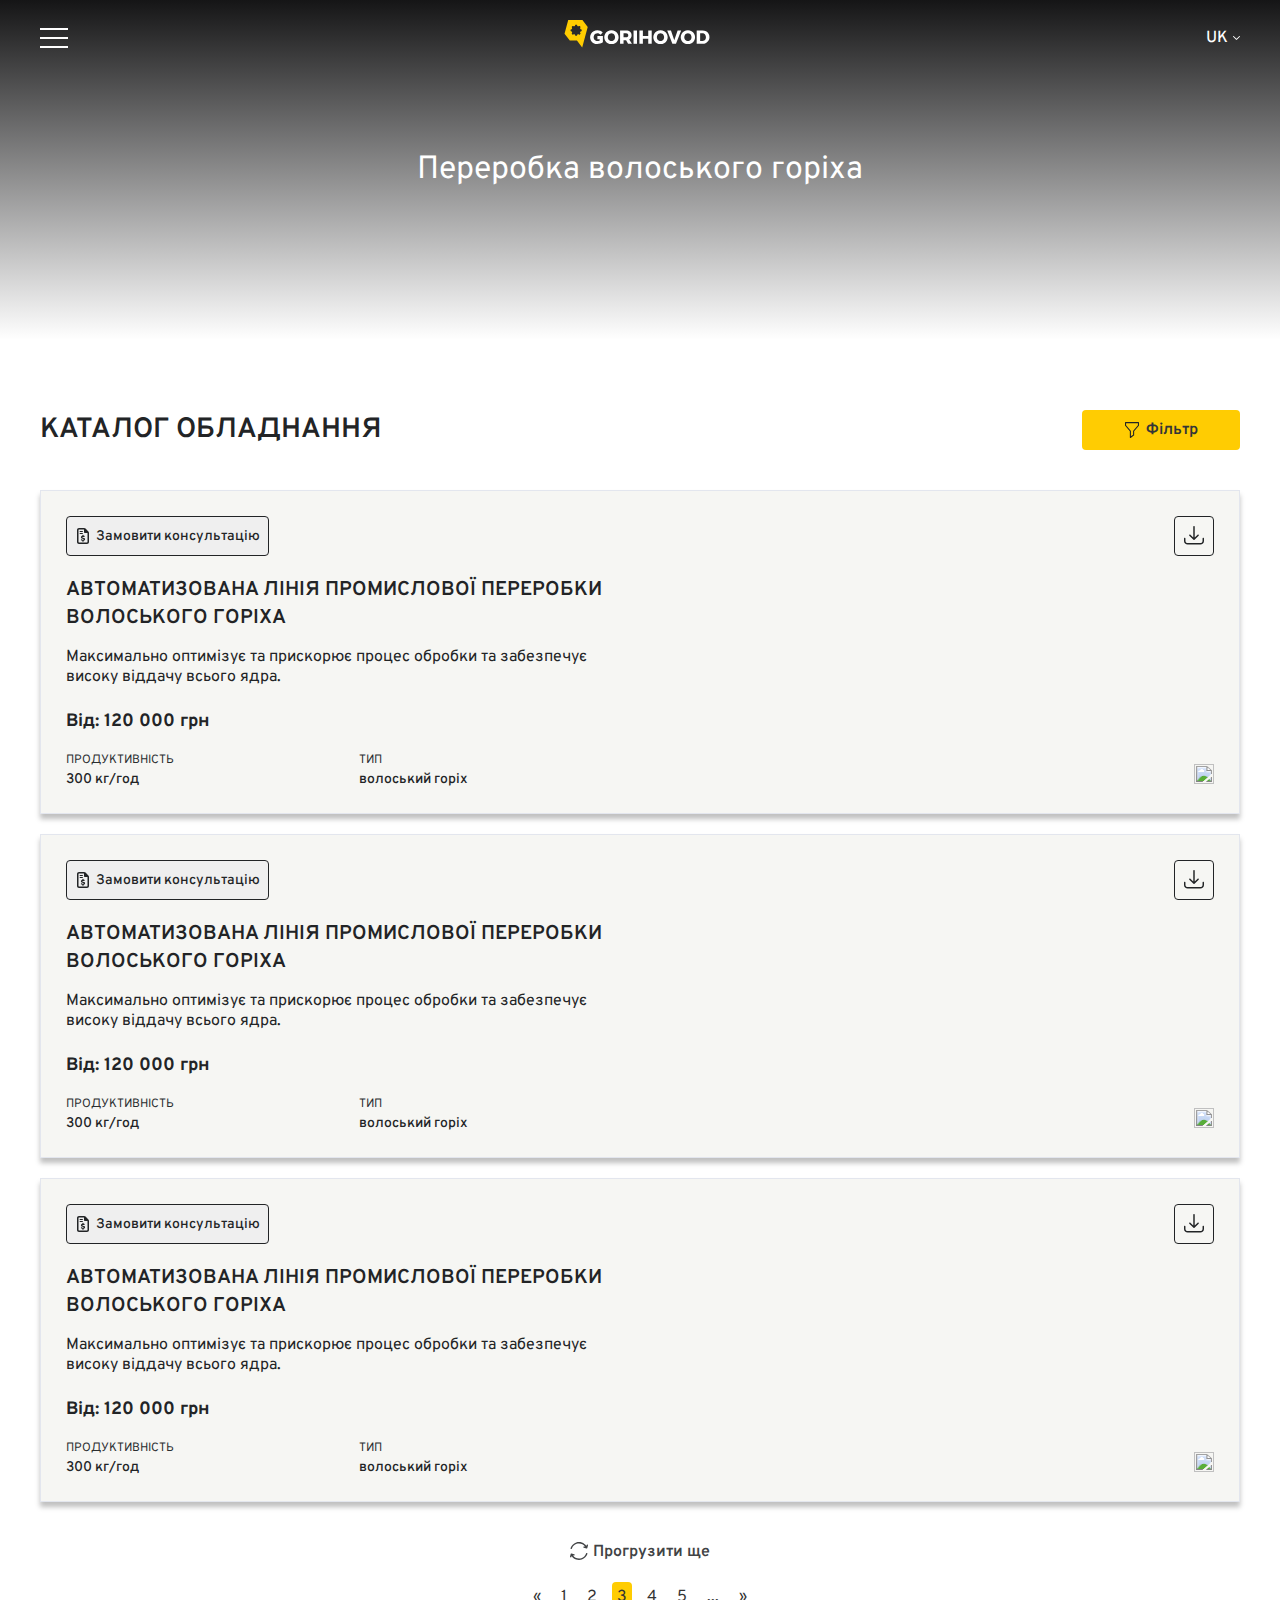
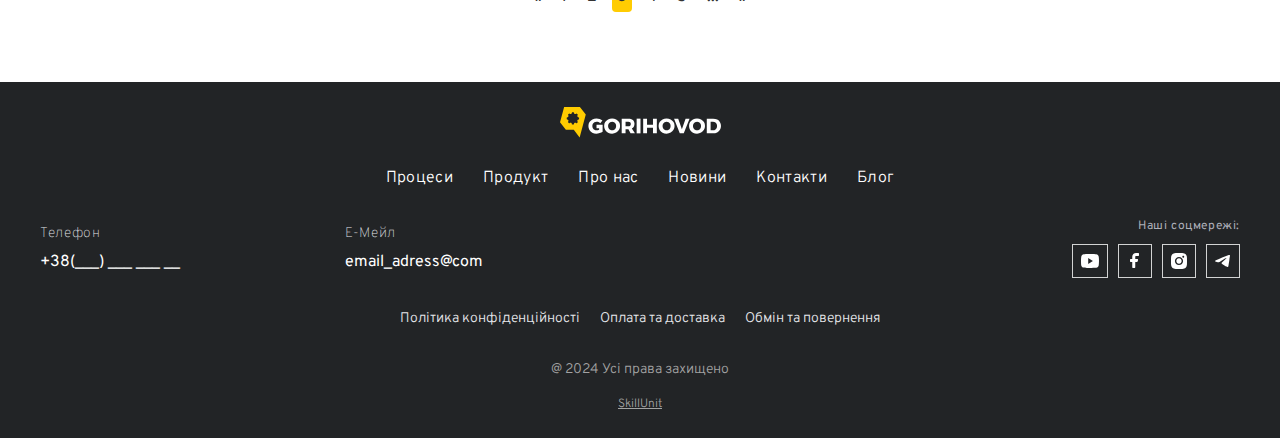
==== commit f6018d8b: "ывс" ====
--- a/catalog.html
+++ b/catalog.html
@@ -15,19 +15,7 @@
 
 <body>
   <!-- Header -->
-  <ul>
-    <li>
-        <a href="index.html">Головна</a>
-    </li>
-    <li>
-        <a href="catalog.html">Каталог</a>
-    </li>
-    <li>
-        <a href="product-card.html">Картка товару</a>
-    </li>
-</ul>
-
-<header class="header">
+  <header class="header">
     <div class="container">
         <div class="header_wrapper">
             <div class="header_burger">
